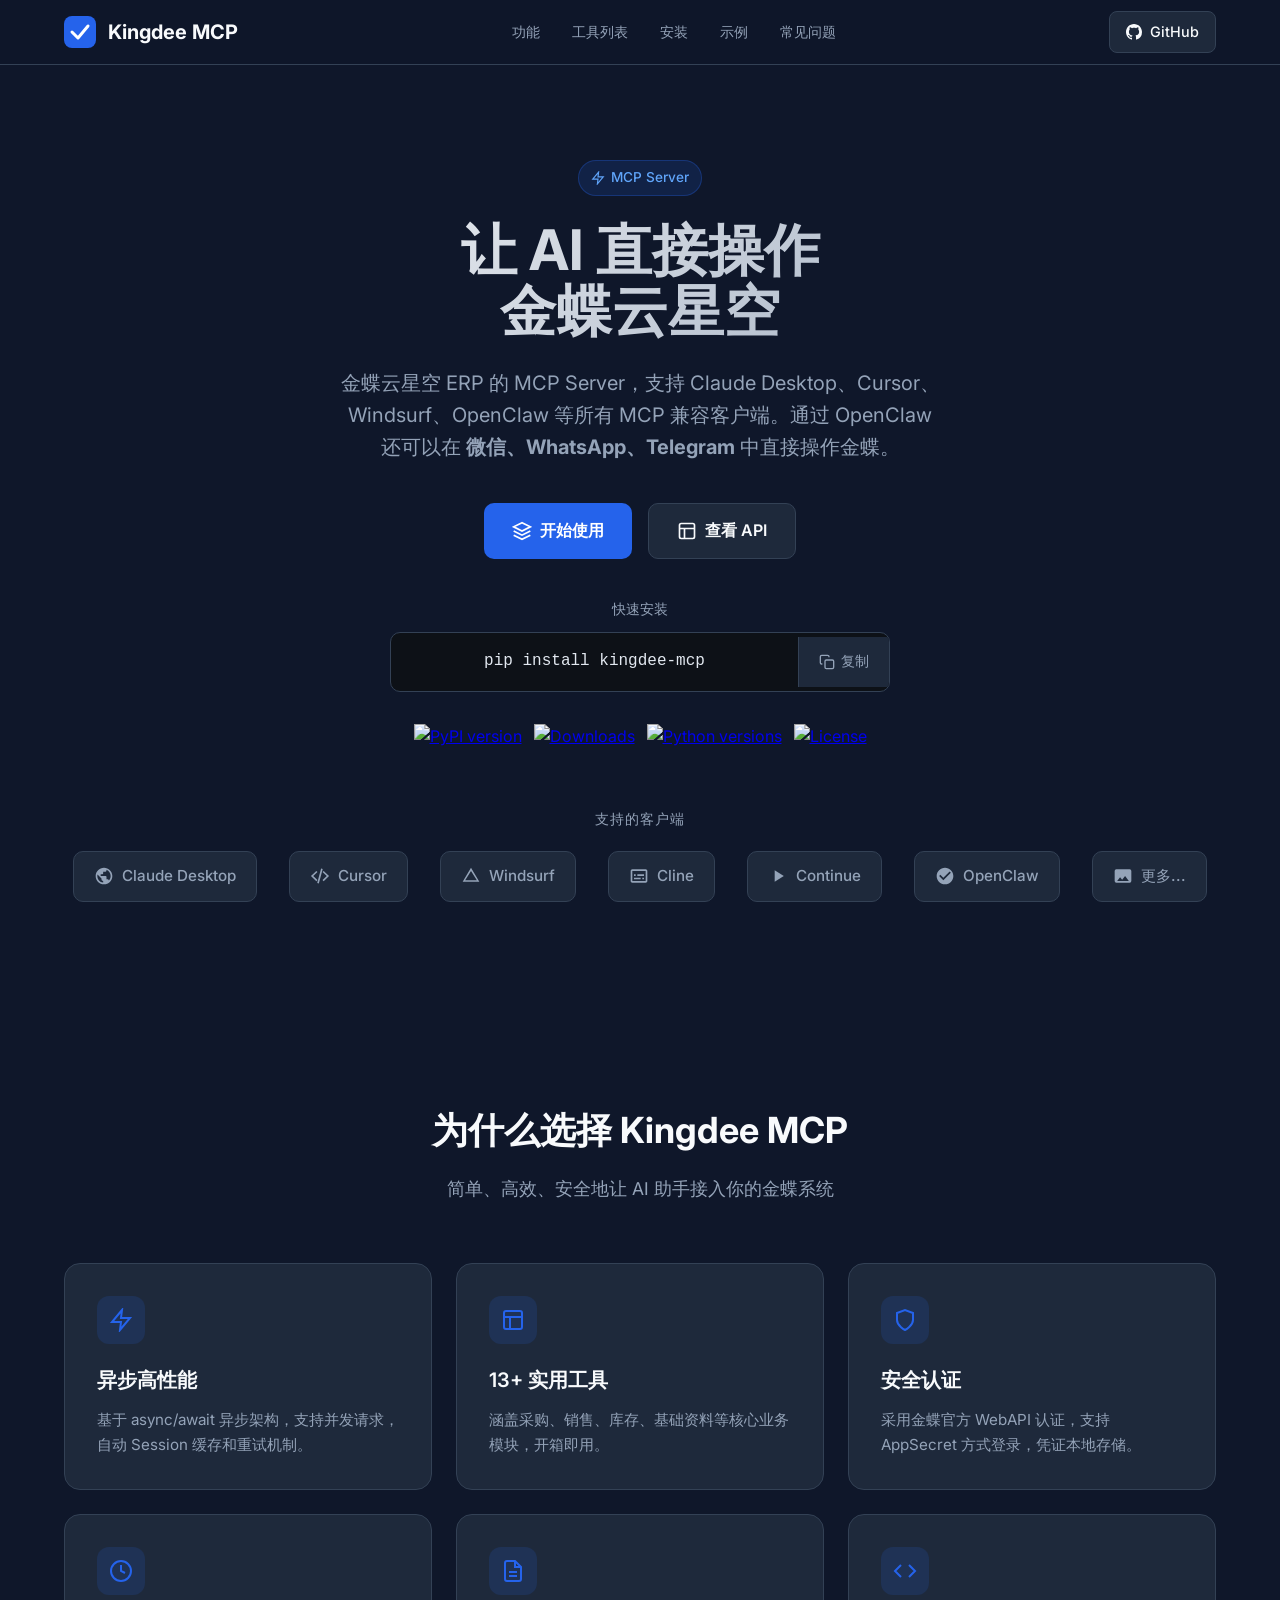
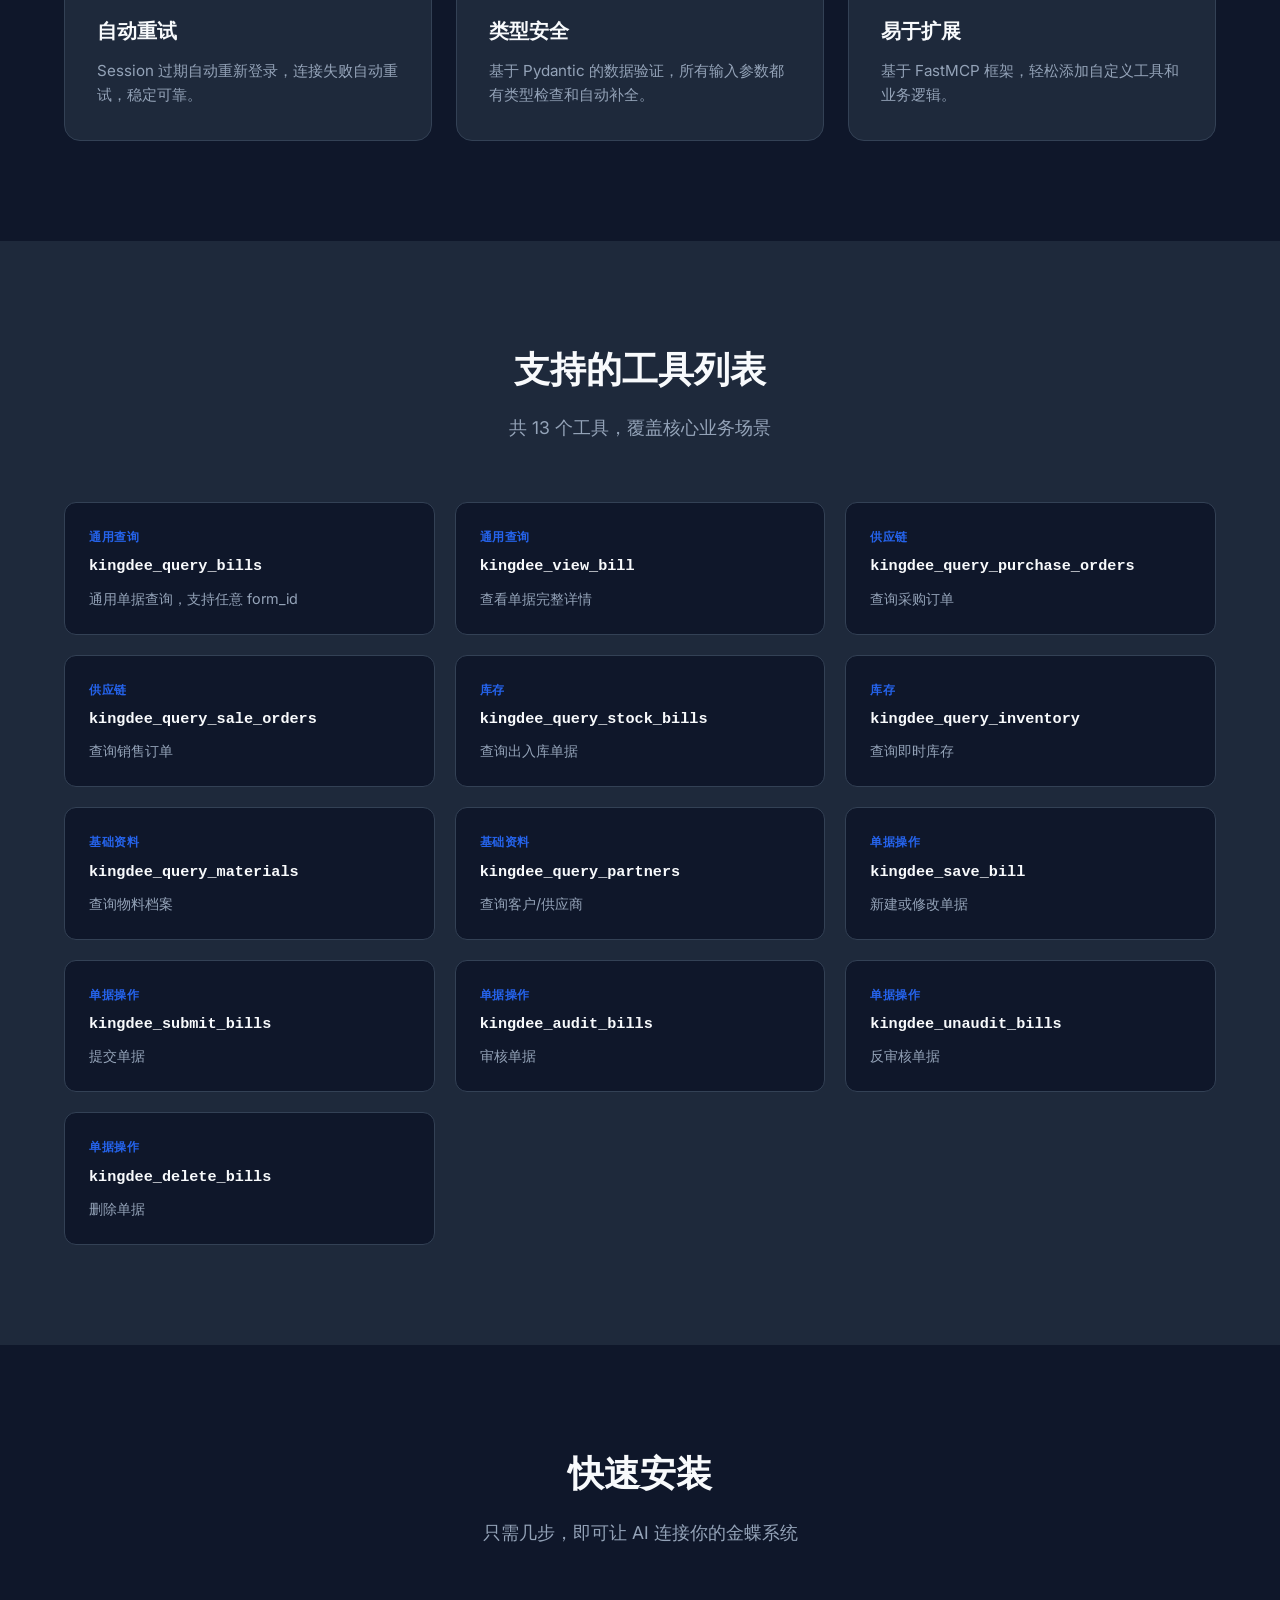
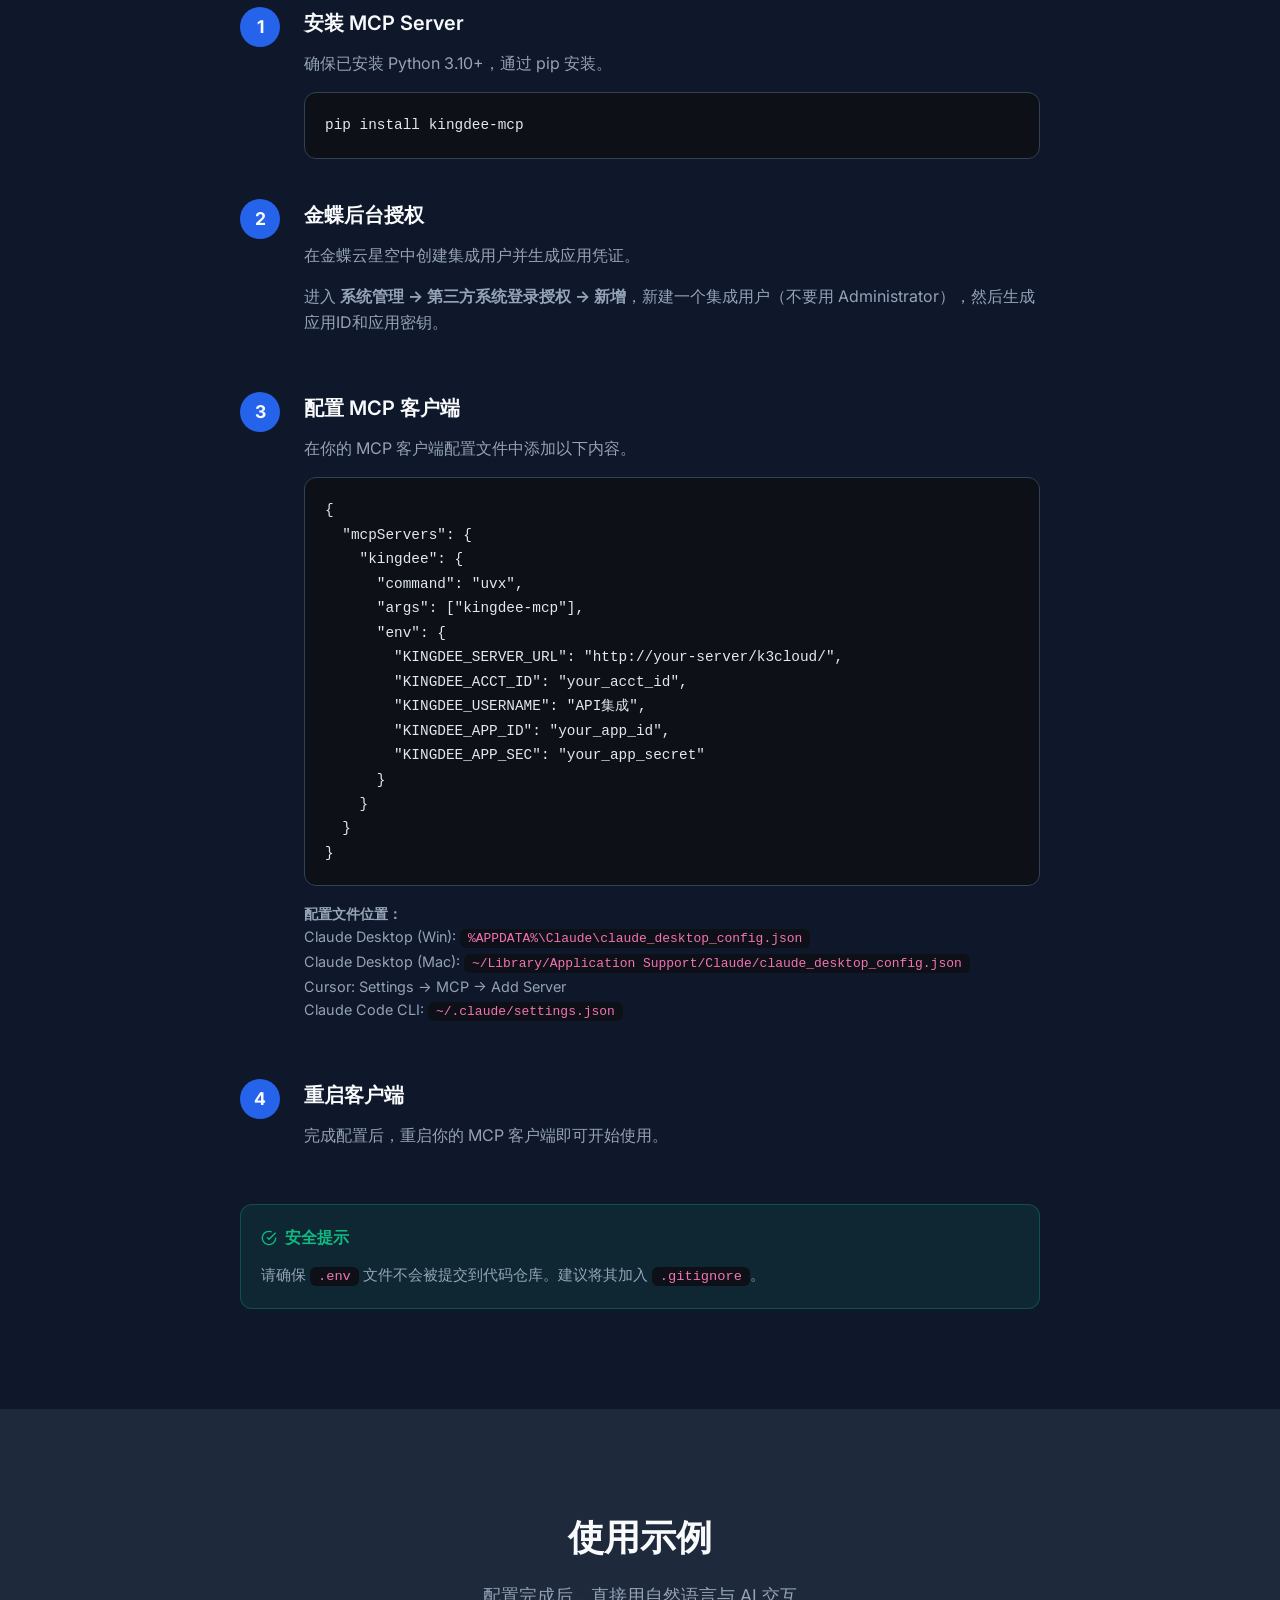
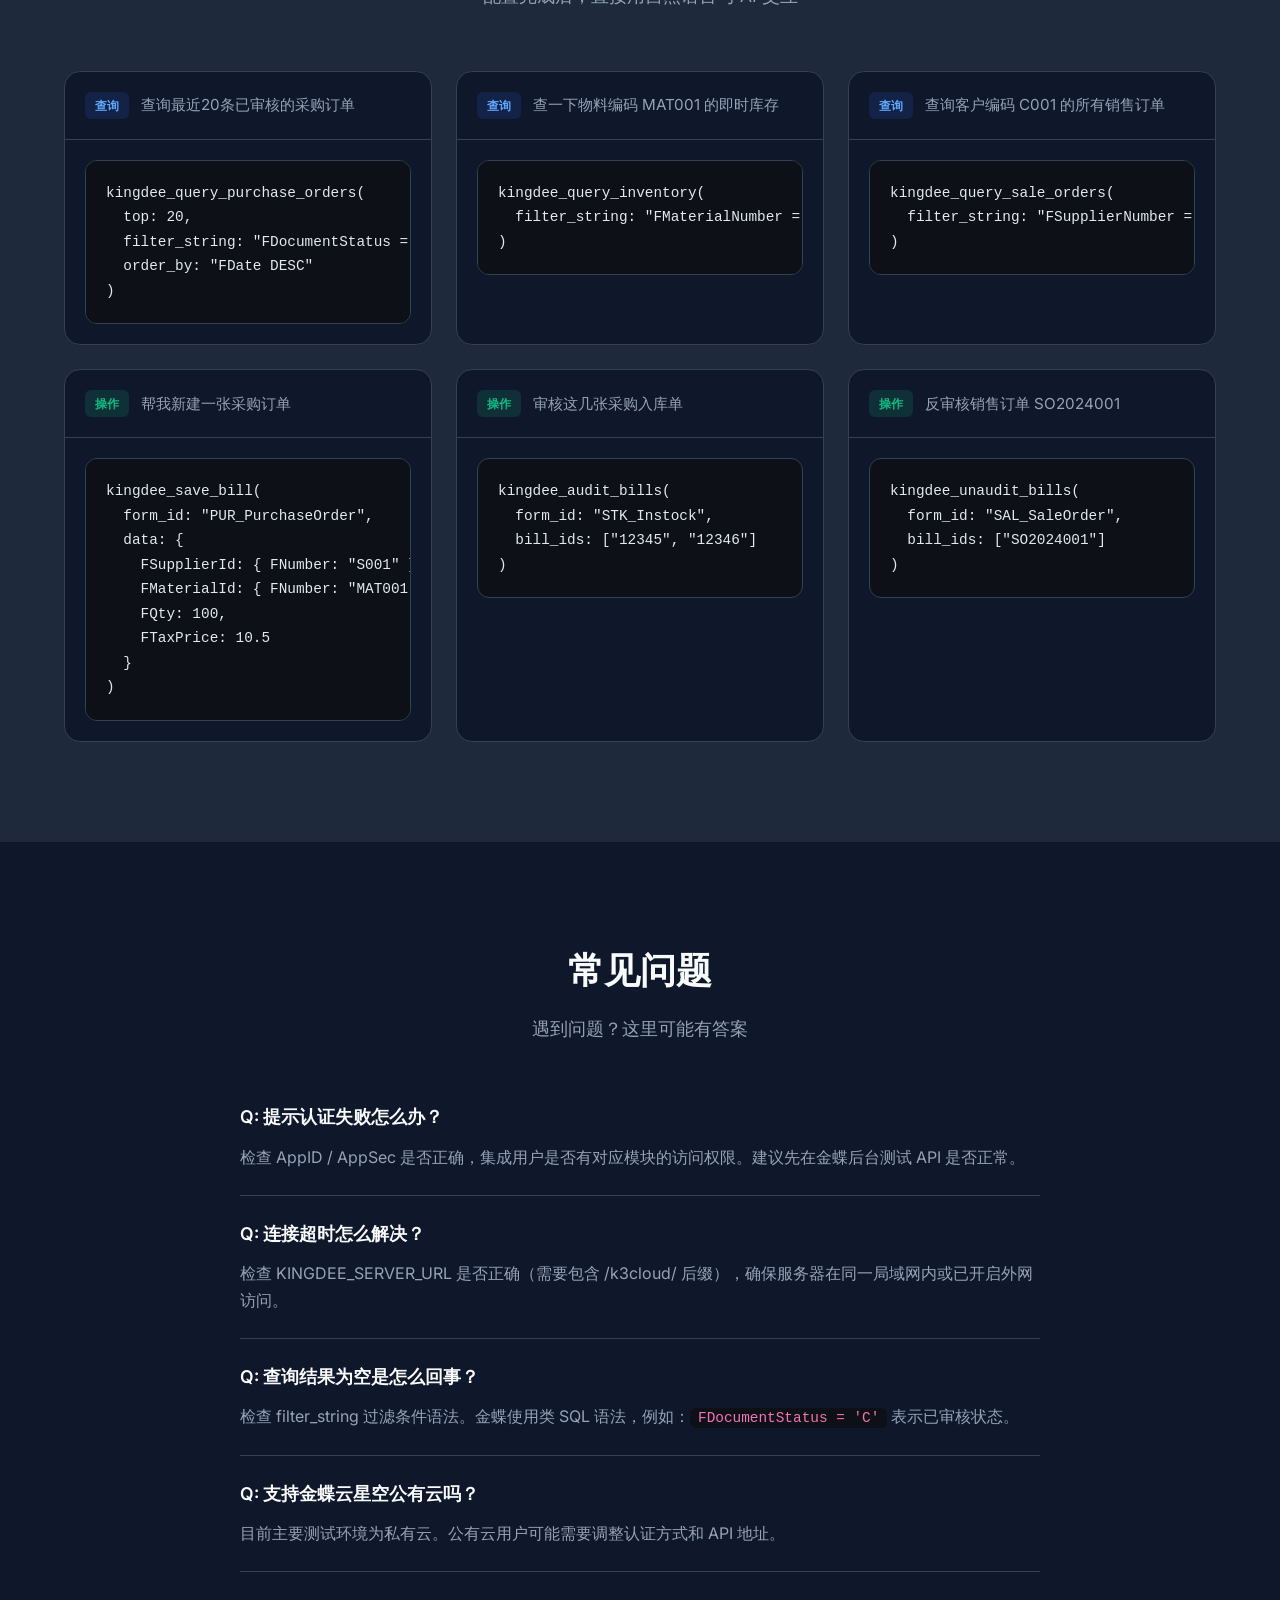
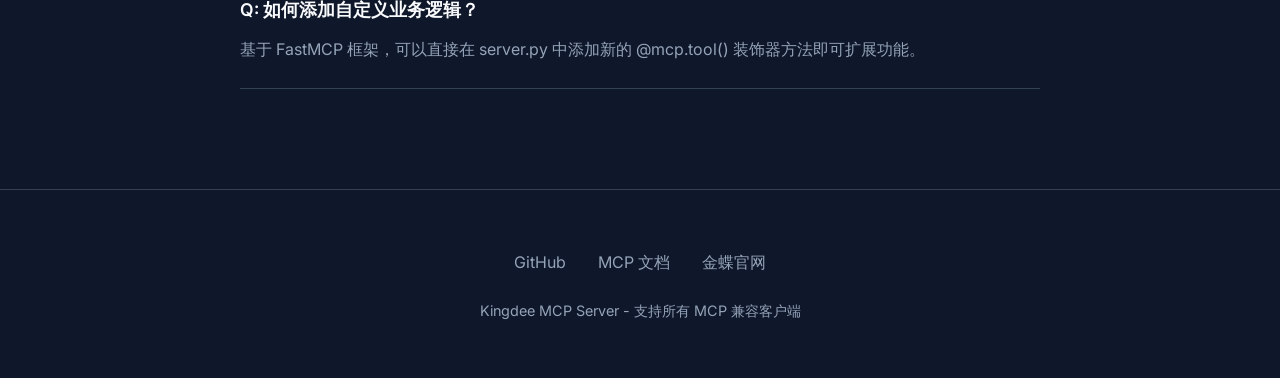
==== docs/index.html @ a5ab5f87 "重构项目结构，支持 PyPI 发布 - 重构为标准 Python 包结构 (src/kingdee_mcp/) - 添加 pyproject.toml 支持 pip install - 更新文档，支持" ====
<!DOCTYPE html>
<html lang="zh-CN">
<head>
  <meta charset="UTF-8">
  <meta name="viewport" content="width=device-width, initial-scale=1.0">
  <title>Kingdee MCP Server - 让 AI 直接操作金蝶云星空</title>
  <meta name="description" content="金蝶云星空 MCP Server，支持 Claude Desktop、Cursor、Windsurf、Cline 等所有 MCP 兼容客户端">
  <link rel="preconnect" href="https://fonts.googleapis.com">
  <link rel="preconnect" href="https://fonts.gstatic.com" crossorigin>
  <link href="https://fonts.googleapis.com/css2?family=Inter:wght@400;500;600;700&display=swap" rel="stylesheet">
  <style>
    :root {
      --primary: #2563eb;
      --primary-dark: #1d4ed8;
      --secondary: #64748b;
      --background: #0f172a;
      --surface: #1e293b;
      --surface-light: #334155;
      --text: #f8fafc;
      --text-muted: #94a3b8;
      --border: #334155;
      --success: #10b981;
      --code-bg: #0d1117;
    }

    * {
      margin: 0;
      padding: 0;
      box-sizing: border-box;
    }

    body {
      font-family: 'Inter', -apple-system, BlinkMacSystemFont, sans-serif;
      background: var(--background);
      color: var(--text);
      line-height: 1.6;
    }

    .container {
      max-width: 1200px;
      margin: 0 auto;
      padding: 0 24px;
    }

    /* Header */
    header {
      position: fixed;
      top: 0;
      left: 0;
      right: 0;
      z-index: 100;
      background: rgba(15, 23, 42, 0.9);
      backdrop-filter: blur(12px);
      border-bottom: 1px solid var(--border);
    }

    nav {
      display: flex;
      justify-content: space-between;
      align-items: center;
      height: 64px;
    }

    .logo {
      display: flex;
      align-items: center;
      gap: 12px;
      font-weight: 700;
      font-size: 1.25rem;
      color: var(--text);
      text-decoration: none;
    }

    .logo svg {
      width: 32px;
      height: 32px;
    }

    .nav-links {
      display: flex;
      gap: 32px;
      list-style: none;
    }

    .nav-links a {
      color: var(--text-muted);
      text-decoration: none;
      font-size: 0.9rem;
      font-weight: 500;
      transition: color 0.2s;
    }

    .nav-links a:hover {
      color: var(--text);
    }

    .github-btn {
      display: flex;
      align-items: center;
      gap: 8px;
      padding: 8px 16px;
      background: var(--surface);
      border: 1px solid var(--border);
      border-radius: 8px;
      color: var(--text);
      text-decoration: none;
      font-size: 0.9rem;
      font-weight: 500;
      transition: all 0.2s;
    }

    .github-btn:hover {
      background: var(--surface-light);
      border-color: var(--text-muted);
    }

    /* Hero */
    .hero {
      padding: 160px 0 100px;
      text-align: center;
    }

    .badge {
      display: inline-flex;
      align-items: center;
      gap: 6px;
      padding: 6px 12px;
      background: rgba(37, 99, 235, 0.15);
      border: 1px solid rgba(37, 99, 235, 0.3);
      border-radius: 20px;
      color: #60a5fa;
      font-size: 0.85rem;
      font-weight: 500;
      margin-bottom: 24px;
    }

    .hero h1 {
      font-size: 3.5rem;
      font-weight: 700;
      line-height: 1.1;
      margin-bottom: 24px;
      background: linear-gradient(135deg, #fff 0%, #94a3b8 100%);
      -webkit-background-clip: text;
      -webkit-text-fill-color: transparent;
      background-clip: text;
    }

    .hero p {
      font-size: 1.25rem;
      color: var(--text-muted);
      max-width: 600px;
      margin: 0 auto 40px;
    }

    .hero-buttons {
      display: flex;
      gap: 16px;
      justify-content: center;
      flex-wrap: wrap;
    }

    .btn {
      display: inline-flex;
      align-items: center;
      gap: 8px;
      padding: 14px 28px;
      border-radius: 10px;
      font-size: 1rem;
      font-weight: 600;
      text-decoration: none;
      transition: all 0.2s;
    }

    .btn-primary {
      background: var(--primary);
      color: white;
    }

    .btn-primary:hover {
      background: var(--primary-dark);
      transform: translateY(-2px);
    }

    .btn-secondary {
      background: var(--surface);
      color: var(--text);
      border: 1px solid var(--border);
    }

    .btn-secondary:hover {
      background: var(--surface-light);
    }

    /* Clients */
    .clients {
      margin-top: 60px;
      text-align: center;
    }

    .clients-label {
      font-size: 0.85rem;
      color: var(--text-muted);
      margin-bottom: 20px;
      text-transform: uppercase;
      letter-spacing: 1px;
    }

    .clients-grid {
      display: flex;
      justify-content: center;
      align-items: center;
      gap: 32px;
      flex-wrap: wrap;
    }

    .client-item {
      display: flex;
      align-items: center;
      gap: 8px;
      padding: 12px 20px;
      background: var(--surface);
      border: 1px solid var(--border);
      border-radius: 10px;
      color: var(--text-muted);
      font-size: 0.95rem;
      font-weight: 500;
      transition: all 0.2s;
    }

    .client-item:hover {
      border-color: var(--primary);
      color: var(--text);
      transform: translateY(-2px);
    }

    .client-item svg {
      width: 20px;
      height: 20px;
    }

    /* Badges */
    .badges {
      display: flex;
      justify-content: center;
      gap: 12px;
      margin-top: 32px;
      flex-wrap: wrap;
    }

    .badges a {
      transition: transform 0.2s;
    }

    .badges a:hover {
      transform: translateY(-2px);
    }

    /* Quick Install */
    .quick-install {
      margin-top: 40px;
      max-width: 500px;
      margin-left: auto;
      margin-right: auto;
    }

    .quick-install-label {
      font-size: 0.85rem;
      color: var(--text-muted);
      margin-bottom: 12px;
    }

    .install-box {
      display: flex;
      align-items: center;
      background: var(--code-bg);
      border: 1px solid var(--border);
      border-radius: 10px;
      overflow: hidden;
    }

    .install-box code {
      flex: 1;
      padding: 16px 20px;
      background: none;
      color: #e2e8f0;
      font-size: 1rem;
    }

    .copy-btn {
      padding: 16px 20px;
      background: var(--surface);
      border: none;
      border-left: 1px solid var(--border);
      color: var(--text-muted);
      cursor: pointer;
      transition: all 0.2s;
      display: flex;
      align-items: center;
      gap: 6px;
      font-size: 0.85rem;
    }

    .copy-btn:hover {
      background: var(--surface-light);
      color: var(--text);
    }

    .copy-btn.copied {
      color: var(--success);
    }

    .copy-btn svg {
      width: 16px;
      height: 16px;
    }

    /* Code block copy button */
    .code-wrapper {
      position: relative;
    }

    .code-wrapper pre {
      margin: 0;
    }

    .code-copy-btn {
      position: absolute;
      top: 12px;
      right: 12px;
      padding: 8px 12px;
      background: var(--surface);
      border: 1px solid var(--border);
      border-radius: 6px;
      color: var(--text-muted);
      cursor: pointer;
      font-size: 0.75rem;
      display: flex;
      align-items: center;
      gap: 4px;
      transition: all 0.2s;
      opacity: 0;
    }

    .code-wrapper:hover .code-copy-btn {
      opacity: 1;
    }

    .code-copy-btn:hover {
      background: var(--surface-light);
      color: var(--text);
    }

    .code-copy-btn.copied {
      color: var(--success);
      border-color: var(--success);
    }

    .code-copy-btn svg {
      width: 14px;
      height: 14px;
    }

    /* Features */
    .features {
      padding: 100px 0;
    }

    .section-header {
      text-align: center;
      margin-bottom: 60px;
    }

    .section-header h2 {
      font-size: 2.25rem;
      font-weight: 700;
      margin-bottom: 16px;
    }

    .section-header p {
      color: var(--text-muted);
      font-size: 1.1rem;
    }

    .features-grid {
      display: grid;
      grid-template-columns: repeat(auto-fit, minmax(300px, 1fr));
      gap: 24px;
    }

    .feature-card {
      background: var(--surface);
      border: 1px solid var(--border);
      border-radius: 16px;
      padding: 32px;
      transition: all 0.3s;
    }

    .feature-card:hover {
      border-color: var(--primary);
      transform: translateY(-4px);
    }

    .feature-icon {
      width: 48px;
      height: 48px;
      background: rgba(37, 99, 235, 0.15);
      border-radius: 12px;
      display: flex;
      align-items: center;
      justify-content: center;
      margin-bottom: 20px;
    }

    .feature-icon svg {
      width: 24px;
      height: 24px;
      color: var(--primary);
    }

    .feature-card h3 {
      font-size: 1.25rem;
      font-weight: 600;
      margin-bottom: 12px;
    }

    .feature-card p {
      color: var(--text-muted);
      font-size: 0.95rem;
    }

    /* Tools */
    .tools {
      padding: 100px 0;
      background: var(--surface);
    }

    .tools-grid {
      display: grid;
      grid-template-columns: repeat(auto-fit, minmax(280px, 1fr));
      gap: 20px;
    }

    .tool-card {
      background: var(--background);
      border: 1px solid var(--border);
      border-radius: 12px;
      padding: 24px;
      transition: all 0.2s;
    }

    .tool-card:hover {
      border-color: var(--primary);
    }

    .tool-category {
      font-size: 0.75rem;
      font-weight: 600;
      text-transform: uppercase;
      letter-spacing: 0.5px;
      color: var(--primary);
      margin-bottom: 8px;
    }

    .tool-name {
      font-family: 'SF Mono', Monaco, Consolas, monospace;
      font-size: 0.95rem;
      font-weight: 600;
      color: var(--text);
      margin-bottom: 8px;
    }

    .tool-desc {
      font-size: 0.9rem;
      color: var(--text-muted);
    }

    /* Installation */
    .installation {
      padding: 100px 0;
    }

    .install-steps {
      max-width: 800px;
      margin: 0 auto;
    }

    .install-step {
      display: flex;
      gap: 24px;
      margin-bottom: 40px;
    }

    .step-number {
      flex-shrink: 0;
      width: 40px;
      height: 40px;
      background: var(--primary);
      border-radius: 50%;
      display: flex;
      align-items: center;
      justify-content: center;
      font-weight: 700;
      font-size: 1.1rem;
    }

    .step-content {
      flex: 1;
    }

    .step-content h3 {
      font-size: 1.25rem;
      font-weight: 600;
      margin-bottom: 12px;
    }

    .step-content p {
      color: var(--text-muted);
      margin-bottom: 16px;
    }

    code {
      font-family: 'SF Mono', Monaco, Consolas, monospace;
      background: var(--code-bg);
      padding: 2px 8px;
      border-radius: 6px;
      font-size: 0.9em;
      color: #f472b6;
    }

    pre {
      background: var(--code-bg);
      border: 1px solid var(--border);
      border-radius: 12px;
      padding: 20px;
      overflow-x: auto;
      margin: 16px 0;
    }

    pre code {
      background: none;
      padding: 0;
      color: #e2e8f0;
      font-size: 0.9rem;
      line-height: 1.7;
    }

    .config-note {
      background: rgba(16, 185, 129, 0.1);
      border: 1px solid rgba(16, 185, 129, 0.3);
      border-radius: 12px;
      padding: 20px;
      margin-top: 40px;
    }

    .config-note h4 {
      display: flex;
      align-items: center;
      gap: 8px;
      color: var(--success);
      font-size: 1rem;
      margin-bottom: 12px;
    }

    .config-note p {
      color: var(--text-muted);
      font-size: 0.95rem;
    }

    /* Examples */
    .examples {
      padding: 100px 0;
      background: var(--surface);
    }

    .examples-grid {
      display: grid;
      grid-template-columns: repeat(auto-fit, minmax(350px, 1fr));
      gap: 24px;
    }

    .example-card {
      background: var(--background);
      border: 1px solid var(--border);
      border-radius: 16px;
      overflow: hidden;
    }

    .example-header {
      display: flex;
      align-items: center;
      gap: 12px;
      padding: 20px;
      border-bottom: 1px solid var(--border);
    }

    .example-type {
      font-size: 0.75rem;
      font-weight: 600;
      text-transform: uppercase;
      padding: 4px 10px;
      border-radius: 6px;
    }

    .example-type.query {
      background: rgba(37, 99, 235, 0.15);
      color: #60a5fa;
    }

    .example-type.action {
      background: rgba(16, 185, 129, 0.15);
      color: var(--success);
    }

    .example-prompt {
      font-size: 0.95rem;
      color: var(--text-muted);
    }

    .example-body {
      padding: 20px;
    }

    .example-body pre {
      margin: 0;
    }

    /* FAQ */
    .faq {
      padding: 100px 0;
    }

    .faq-list {
      max-width: 800px;
      margin: 0 auto;
    }

    .faq-item {
      border-bottom: 1px solid var(--border);
      padding: 24px 0;
    }

    .faq-item:first-child {
      padding-top: 0;
    }

    .faq-question {
      font-size: 1.1rem;
      font-weight: 600;
      margin-bottom: 12px;
      color: var(--text);
    }

    .faq-answer {
      color: var(--text-muted);
      line-height: 1.7;
    }

    /* Footer */
    footer {
      padding: 60px 0;
      border-top: 1px solid var(--border);
      text-align: center;
    }

    .footer-links {
      display: flex;
      justify-content: center;
      gap: 32px;
      margin-bottom: 24px;
    }

    .footer-links a {
      color: var(--text-muted);
      text-decoration: none;
      transition: color 0.2s;
    }

    .footer-links a:hover {
      color: var(--text);
    }

    .footer-copy {
      color: var(--text-muted);
      font-size: 0.9rem;
    }

    /* Responsive */
    @media (max-width: 768px) {
      .hero h1 {
        font-size: 2.5rem;
      }

      .nav-links {
        display: none;
      }

      .features-grid,
      .tools-grid,
      .examples-grid {
        grid-template-columns: 1fr;
      }

      .install-step {
        flex-direction: column;
        gap: 16px;
      }
    }

    /* Scrollbar */
    ::-webkit-scrollbar {
      width: 8px;
      height: 8px;
    }

    ::-webkit-scrollbar-track {
      background: var(--background);
    }

    ::-webkit-scrollbar-thumb {
      background: var(--surface-light);
      border-radius: 4px;
    }

    ::-webkit-scrollbar-thumb:hover {
      background: var(--secondary);
    }
  </style>
</head>
<body>
  <header>
    <div class="container">
      <nav>
        <a href="#" class="logo">
          <svg viewBox="0 0 32 32" fill="none" xmlns="http://www.w3.org/2000/svg">
            <rect width="32" height="32" rx="8" fill="#2563eb"/>
            <path d="M8 16L14 22L24 10" stroke="white" stroke-width="3" stroke-linecap="round" stroke-linejoin="round"/>
          </svg>
          Kingdee MCP
        </a>
        <ul class="nav-links">
          <li><a href="#features">功能</a></li>
          <li><a href="#tools">工具列表</a></li>
          <li><a href="#install">安装</a></li>
          <li><a href="#examples">示例</a></li>
          <li><a href="#faq">常见问题</a></li>
        </ul>
        <a href="https://github.com/your-username/kingdee-mcp" class="github-btn" target="_blank">
          <svg width="16" height="16" viewBox="0 0 16 16" fill="currentColor">
            <path d="M8 0C3.58 0 0 3.58 0 8c0 3.54 2.29 6.53 5.47 7.59.4.07.55-.17.55-.38 0-.19-.01-.82-.01-1.49-2.01.37-2.53-.49-2.69-.94-.09-.23-.48-.94-.82-1.13-.28-.15-.68-.52-.01-.53.63-.01 1.08.58 1.23.82.72 1.21 1.87.87 2.33.66.07-.52.28-.87.51-1.07-1.78-.2-3.64-.89-3.64-3.95 0-.87.31-1.59.82-2.15-.08-.2-.36-1.02.08-2.12 0 0 .67-.21 2.2.82.64-.18 1.32-.27 2-.27.68 0 1.36.09 2 .27 1.53-1.04 2.2-.82 2.2-.82.44 1.1.16 1.92.08 2.12.51.56.82 1.27.82 2.15 0 3.07-1.87 3.75-3.65 3.95.29.25.54.73.54 1.48 0 1.07-.01 1.93-.01 2.2 0 .21.15.46.55.38A8.013 8.013 0 0016 8c0-4.42-3.58-8-8-8z"/>
          </svg>
          GitHub
        </a>
      </nav>
    </div>
  </header>

  <main>
    <section class="hero">
      <div class="container">
        <div class="badge">
          <svg width="14" height="14" viewBox="0 0 24 24" fill="none" stroke="currentColor" stroke-width="2">
            <path d="M13 2L3 14h9l-1 8 10-12h-9l1-8z"/>
          </svg>
          MCP Server
        </div>
        <h1>让 AI 直接操作<br>金蝶云星空</h1>
        <p>金蝶云星空 ERP 的 MCP Server，支持 Claude Desktop、Cursor、Windsurf、OpenClaw 等所有 MCP 兼容客户端。通过 OpenClaw 还可以在 <strong>微信、WhatsApp、Telegram</strong> 中直接操作金蝶。</p>
        <div class="hero-buttons">
          <a href="#install" class="btn btn-primary">
            <svg width="20" height="20" viewBox="0 0 24 24" fill="none" stroke="currentColor" stroke-width="2">
              <path d="M12 2L2 7l10 5 10-5-10-5zM2 17l10 5 10-5M2 12l10 5 10-5"/>
            </svg>
            开始使用
          </a>
          <a href="#tools" class="btn btn-secondary">
            <svg width="20" height="20" viewBox="0 0 24 24" fill="none" stroke="currentColor" stroke-width="2">
              <rect x="3" y="3" width="18" height="18" rx="2"/>
              <path d="M3 9h18M9 21V9"/>
            </svg>
            查看 API
          </a>
        </div>

        <!-- Quick Install -->
        <div class="quick-install">
          <div class="quick-install-label">快速安装</div>
          <div class="install-box">
            <code>pip install kingdee-mcp</code>
            <button class="copy-btn" onclick="copyInstall(this)">
              <svg viewBox="0 0 24 24" fill="none" stroke="currentColor" stroke-width="2">
                <rect x="9" y="9" width="13" height="13" rx="2"/>
                <path d="M5 15H4a2 2 0 0 1-2-2V4a2 2 0 0 1 2-2h9a2 2 0 0 1 2 2v1"/>
              </svg>
              复制
            </button>
          </div>
        </div>

        <!-- PyPI Badges -->
        <div class="badges">
          <a href="https://pypi.org/project/kingdee-mcp/" target="_blank">
            <img src="https://img.shields.io/pypi/v/kingdee-mcp?style=flat-square&color=2563eb" alt="PyPI version">
          </a>
          <a href="https://pypi.org/project/kingdee-mcp/" target="_blank">
            <img src="https://img.shields.io/pypi/dm/kingdee-mcp?style=flat-square&color=10b981" alt="Downloads">
          </a>
          <a href="https://pypi.org/project/kingdee-mcp/" target="_blank">
            <img src="https://img.shields.io/pypi/pyversions/kingdee-mcp?style=flat-square" alt="Python versions">
          </a>
          <a href="https://github.com/yourusername/kingdee-mcp/blob/main/LICENSE" target="_blank">
            <img src="https://img.shields.io/badge/license-MIT-blue?style=flat-square" alt="License">
          </a>
        </div>

        <!-- Supported Clients -->
        <div class="clients">
          <div class="clients-label">支持的客户端</div>
          <div class="clients-grid">
            <div class="client-item">
              <svg viewBox="0 0 24 24" fill="currentColor">
                <path d="M12 2C6.48 2 2 6.48 2 12s4.48 10 10 10 10-4.48 10-10S17.52 2 12 2zm-1 17.93c-3.95-.49-7-3.85-7-7.93 0-.62.08-1.21.21-1.79L9 15v1c0 1.1.9 2 2 2v1.93zm6.9-2.54c-.26-.81-1-1.39-1.9-1.39h-1v-3c0-.55-.45-1-1-1H8v-2h2c.55 0 1-.45 1-1V7h2c1.1 0 2-.9 2-2v-.41c2.93 1.19 5 4.06 5 7.41 0 2.08-.8 3.97-2.1 5.39z"/>
              </svg>
              Claude Desktop
            </div>
            <div class="client-item">
              <svg viewBox="0 0 24 24" fill="currentColor">
                <path d="M13.325 3.05L8.667 20.432l1.932.518 4.658-17.382-1.932-.518zM7.612 18.36l1.36-1.448-.001-.019-5.094-4.78 5.095-4.779-.001-.02-1.36-1.448-6.484 6.248 6.485 6.246zm8.776 0l6.485-6.246-6.485-6.248-1.36 1.448-.001.02 5.095 4.779-5.094 4.78-.001.019 1.36 1.448z"/>
              </svg>
              Cursor
            </div>
            <div class="client-item">
              <svg viewBox="0 0 24 24" fill="currentColor">
                <path d="M12 2L2 19h20L12 2zm0 4l7 11H5l7-11z"/>
              </svg>
              Windsurf
            </div>
            <div class="client-item">
              <svg viewBox="0 0 24 24" fill="currentColor">
                <path d="M20 4H4c-1.1 0-2 .9-2 2v12c0 1.1.9 2 2 2h16c1.1 0 2-.9 2-2V6c0-1.1-.9-2-2-2zm0 14H4V6h16v12zM6 10h2v2H6v-2zm0 4h8v2H6v-2zm10 0h2v2h-2v-2zm-6-4h8v2h-8v-2z"/>
              </svg>
              Cline
            </div>
            <div class="client-item">
              <svg viewBox="0 0 24 24" fill="currentColor">
                <path d="M8 5v14l11-7z"/>
              </svg>
              Continue
            </div>
            <div class="client-item" title="通过 WhatsApp/Telegram/微信操作">
              <svg viewBox="0 0 24 24" fill="currentColor">
                <path d="M12 2C6.48 2 2 6.48 2 12s4.48 10 10 10 10-4.48 10-10S17.52 2 12 2zm-2 15l-5-5 1.41-1.41L10 14.17l7.59-7.59L19 8l-9 9z"/>
              </svg>
              OpenClaw
            </div>
            <div class="client-item">
              <svg viewBox="0 0 24 24" fill="currentColor">
                <path d="M20 4H4a2 2 0 0 0-2 2v12a2 2 0 0 0 2 2h16a2 2 0 0 0 2-2V6a2 2 0 0 0-2-2zM5 18l3.5-4.5 2.5 3 3.5-4.5 4.5 6H5z"/>
              </svg>
              更多...
            </div>
          </div>
        </div>
      </div>
    </section>

    <section id="features" class="features">
      <div class="container">
        <div class="section-header">
          <h2>为什么选择 Kingdee MCP</h2>
          <p>简单、高效、安全地让 AI 助手接入你的金蝶系统</p>
        </div>
        <div class="features-grid">
          <div class="feature-card">
            <div class="feature-icon">
              <svg viewBox="0 0 24 24" fill="none" stroke="currentColor" stroke-width="2">
                <path d="M13 2L3 14h9l-1 8 10-12h-9l1-8z"/>
              </svg>
            </div>
            <h3>异步高性能</h3>
            <p>基于 async/await 异步架构，支持并发请求，自动 Session 缓存和重试机制。</p>
          </div>
          <div class="feature-card">
            <div class="feature-icon">
              <svg viewBox="0 0 24 24" fill="none" stroke="currentColor" stroke-width="2">
                <rect x="3" y="3" width="18" height="18" rx="2"/>
                <path d="M3 9h18M9 21V9"/>
              </svg>
            </div>
            <h3>13+ 实用工具</h3>
            <p>涵盖采购、销售、库存、基础资料等核心业务模块，开箱即用。</p>
          </div>
          <div class="feature-card">
            <div class="feature-icon">
              <svg viewBox="0 0 24 24" fill="none" stroke="currentColor" stroke-width="2">
                <path d="M12 22s8-4 8-10V5l-8-3-8 3v7c0 6 8 10 8 10z"/>
              </svg>
            </div>
            <h3>安全认证</h3>
            <p>采用金蝶官方 WebAPI 认证，支持 AppSecret 方式登录，凭证本地存储。</p>
          </div>
          <div class="feature-card">
            <div class="feature-icon">
              <svg viewBox="0 0 24 24" fill="none" stroke="currentColor" stroke-width="2">
                <circle cx="12" cy="12" r="10"/>
                <path d="M12 6v6l4 2"/>
              </svg>
            </div>
            <h3>自动重试</h3>
            <p>Session 过期自动重新登录，连接失败自动重试，稳定可靠。</p>
          </div>
          <div class="feature-card">
            <div class="feature-icon">
              <svg viewBox="0 0 24 24" fill="none" stroke="currentColor" stroke-width="2">
                <path d="M14 2H6a2 2 0 0 0-2 2v16a2 2 0 0 0 2 2h12a2 2 0 0 0 2-2V8z"/>
                <polyline points="14,2 14,8 20,8"/>
                <line x1="16" y1="13" x2="8" y2="13"/>
                <line x1="16" y1="17" x2="8" y2="17"/>
              </svg>
            </div>
            <h3>类型安全</h3>
            <p>基于 Pydantic 的数据验证，所有输入参数都有类型检查和自动补全。</p>
          </div>
          <div class="feature-card">
            <div class="feature-icon">
              <svg viewBox="0 0 24 24" fill="none" stroke="currentColor" stroke-width="2">
                <polyline points="16,18 22,12 16,6"/>
                <polyline points="8,6 2,12 8,18"/>
              </svg>
            </div>
            <h3>易于扩展</h3>
            <p>基于 FastMCP 框架，轻松添加自定义工具和业务逻辑。</p>
          </div>
        </div>
      </div>
    </section>

    <section id="tools" class="tools">
      <div class="container">
        <div class="section-header">
          <h2>支持的工具列表</h2>
          <p>共 13 个工具，覆盖核心业务场景</p>
        </div>
        <div class="tools-grid">
          <div class="tool-card">
            <div class="tool-category">通用查询</div>
            <div class="tool-name">kingdee_query_bills</div>
            <div class="tool-desc">通用单据查询，支持任意 form_id</div>
          </div>
          <div class="tool-card">
            <div class="tool-category">通用查询</div>
            <div class="tool-name">kingdee_view_bill</div>
            <div class="tool-desc">查看单据完整详情</div>
          </div>
          <div class="tool-card">
            <div class="tool-category">供应链</div>
            <div class="tool-name">kingdee_query_purchase_orders</div>
            <div class="tool-desc">查询采购订单</div>
          </div>
          <div class="tool-card">
            <div class="tool-category">供应链</div>
            <div class="tool-name">kingdee_query_sale_orders</div>
            <div class="tool-desc">查询销售订单</div>
          </div>
          <div class="tool-card">
            <div class="tool-category">库存</div>
            <div class="tool-name">kingdee_query_stock_bills</div>
            <div class="tool-desc">查询出入库单据</div>
          </div>
          <div class="tool-card">
            <div class="tool-category">库存</div>
            <div class="tool-name">kingdee_query_inventory</div>
            <div class="tool-desc">查询即时库存</div>
          </div>
          <div class="tool-card">
            <div class="tool-category">基础资料</div>
            <div class="tool-name">kingdee_query_materials</div>
            <div class="tool-desc">查询物料档案</div>
          </div>
          <div class="tool-card">
            <div class="tool-category">基础资料</div>
            <div class="tool-name">kingdee_query_partners</div>
            <div class="tool-desc">查询客户/供应商</div>
          </div>
          <div class="tool-card">
            <div class="tool-category">单据操作</div>
            <div class="tool-name">kingdee_save_bill</div>
            <div class="tool-desc">新建或修改单据</div>
          </div>
          <div class="tool-card">
            <div class="tool-category">单据操作</div>
            <div class="tool-name">kingdee_submit_bills</div>
            <div class="tool-desc">提交单据</div>
          </div>
          <div class="tool-card">
            <div class="tool-category">单据操作</div>
            <div class="tool-name">kingdee_audit_bills</div>
            <div class="tool-desc">审核单据</div>
          </div>
          <div class="tool-card">
            <div class="tool-category">单据操作</div>
            <div class="tool-name">kingdee_unaudit_bills</div>
            <div class="tool-desc">反审核单据</div>
          </div>
          <div class="tool-card">
            <div class="tool-category">单据操作</div>
            <div class="tool-name">kingdee_delete_bills</div>
            <div class="tool-desc">删除单据</div>
          </div>
        </div>
      </div>
    </section>

    <section id="install" class="installation">
      <div class="container">
        <div class="section-header">
          <h2>快速安装</h2>
          <p>只需几步，即可让 AI 连接你的金蝶系统</p>
        </div>
        <div class="install-steps">
          <div class="install-step">
            <div class="step-number">1</div>
            <div class="step-content">
              <h3>安装 MCP Server</h3>
              <p>确保已安装 Python 3.10+，通过 pip 安装。</p>
              <div class="code-wrapper">
                <pre><code>pip install kingdee-mcp</code></pre>
                <button class="code-copy-btn" onclick="copyCode(this)">
                  <svg viewBox="0 0 24 24" fill="none" stroke="currentColor" stroke-width="2"><rect x="9" y="9" width="13" height="13" rx="2"/><path d="M5 15H4a2 2 0 0 1-2-2V4a2 2 0 0 1 2-2h9a2 2 0 0 1 2 2v1"/></svg>
                  复制
                </button>
              </div>
            </div>
          </div>
          <div class="install-step">
            <div class="step-number">2</div>
            <div class="step-content">
              <h3>金蝶后台授权</h3>
              <p>在金蝶云星空中创建集成用户并生成应用凭证。</p>
              <p>进入 <strong>系统管理 → 第三方系统登录授权 → 新增</strong>，新建一个集成用户（不要用 Administrator），然后生成应用ID和应用密钥。</p>
            </div>
          </div>
          <div class="install-step">
            <div class="step-number">3</div>
            <div class="step-content">
              <h3>配置 MCP 客户端</h3>
              <p>在你的 MCP 客户端配置文件中添加以下内容。</p>
              <div class="code-wrapper">
                <pre><code>{
  "mcpServers": {
    "kingdee": {
      "command": "uvx",
      "args": ["kingdee-mcp"],
      "env": {
        "KINGDEE_SERVER_URL": "http://your-server/k3cloud/",
        "KINGDEE_ACCT_ID": "your_acct_id",
        "KINGDEE_USERNAME": "API集成",
        "KINGDEE_APP_ID": "your_app_id",
        "KINGDEE_APP_SEC": "your_app_secret"
      }
    }
  }
}</code></pre>
                <button class="code-copy-btn" onclick="copyCode(this)">
                  <svg viewBox="0 0 24 24" fill="none" stroke="currentColor" stroke-width="2"><rect x="9" y="9" width="13" height="13" rx="2"/><path d="M5 15H4a2 2 0 0 1-2-2V4a2 2 0 0 1 2-2h9a2 2 0 0 1 2 2v1"/></svg>
                  复制
                </button>
              </div>
              <p style="margin-top: 16px; font-size: 0.9rem; color: var(--text-muted);">
                <strong>配置文件位置：</strong><br>
                Claude Desktop (Win): <code>%APPDATA%\Claude\claude_desktop_config.json</code><br>
                Claude Desktop (Mac): <code>~/Library/Application Support/Claude/claude_desktop_config.json</code><br>
                Cursor: Settings → MCP → Add Server<br>
                Claude Code CLI: <code>~/.claude/settings.json</code>
              </p>
            </div>
          </div>
          <div class="install-step">
            <div class="step-number">4</div>
            <div class="step-content">
              <h3>重启客户端</h3>
              <p>完成配置后，重启你的 MCP 客户端即可开始使用。</p>
            </div>
          </div>
          <div class="config-note">
            <h4>
              <svg width="16" height="16" viewBox="0 0 24 24" fill="none" stroke="currentColor" stroke-width="2">
                <path d="M22 11.08V12a10 10 0 1 1-5.93-9.14"/>
                <polyline points="22,4 12,14.01 9,11.01"/>
              </svg>
              安全提示
            </h4>
            <p>请确保 <code>.env</code> 文件不会被提交到代码仓库。建议将其加入 <code>.gitignore</code>。</p>
          </div>
        </div>
      </div>
    </section>

    <section id="examples" class="examples">
      <div class="container">
        <div class="section-header">
          <h2>使用示例</h2>
          <p>配置完成后，直接用自然语言与 AI 交互</p>
        </div>
        <div class="examples-grid">
          <div class="example-card">
            <div class="example-header">
              <span class="example-type query">查询</span>
              <span class="example-prompt">查询最近20条已审核的采购订单</span>
            </div>
            <div class="example-body">
              <pre><code>kingdee_query_purchase_orders(
  top: 20,
  filter_string: "FDocumentStatus = 'C'",
  order_by: "FDate DESC"
)</code></pre>
            </div>
          </div>
          <div class="example-card">
            <div class="example-header">
              <span class="example-type query">查询</span>
              <span class="example-prompt">查一下物料编码 MAT001 的即时库存</span>
            </div>
            <div class="example-body">
              <pre><code>kingdee_query_inventory(
  filter_string: "FMaterialNumber = 'MAT001'"
)</code></pre>
            </div>
          </div>
          <div class="example-card">
            <div class="example-header">
              <span class="example-type query">查询</span>
              <span class="example-prompt">查询客户编码 C001 的所有销售订单</span>
            </div>
            <div class="example-body">
              <pre><code>kingdee_query_sale_orders(
  filter_string: "FSupplierNumber = 'C001'"
)</code></pre>
            </div>
          </div>
          <div class="example-card">
            <div class="example-header">
              <span class="example-type action">操作</span>
              <span class="example-prompt">帮我新建一张采购订单</span>
            </div>
            <div class="example-body">
              <pre><code>kingdee_save_bill(
  form_id: "PUR_PurchaseOrder",
  data: {
    FSupplierId: { FNumber: "S001" },
    FMaterialId: { FNumber: "MAT001" },
    FQty: 100,
    FTaxPrice: 10.5
  }
)</code></pre>
            </div>
          </div>
          <div class="example-card">
            <div class="example-header">
              <span class="example-type action">操作</span>
              <span class="example-prompt">审核这几张采购入库单</span>
            </div>
            <div class="example-body">
              <pre><code>kingdee_audit_bills(
  form_id: "STK_Instock",
  bill_ids: ["12345", "12346"]
)</code></pre>
            </div>
          </div>
          <div class="example-card">
            <div class="example-header">
              <span class="example-type action">操作</span>
              <span class="example-prompt">反审核销售订单 SO2024001</span>
            </div>
            <div class="example-body">
              <pre><code>kingdee_unaudit_bills(
  form_id: "SAL_SaleOrder",
  bill_ids: ["SO2024001"]
)</code></pre>
            </div>
          </div>
        </div>
      </div>
    </section>

    <section id="faq" class="faq">
      <div class="container">
        <div class="section-header">
          <h2>常见问题</h2>
          <p>遇到问题？这里可能有答案</p>
        </div>
        <div class="faq-list">
          <div class="faq-item">
            <div class="faq-question">Q: 提示认证失败怎么办？</div>
            <div class="faq-answer">检查 AppID / AppSec 是否正确，集成用户是否有对应模块的访问权限。建议先在金蝶后台测试 API 是否正常。</div>
          </div>
          <div class="faq-item">
            <div class="faq-question">Q: 连接超时怎么解决？</div>
            <div class="faq-answer">检查 KINGDEE_SERVER_URL 是否正确（需要包含 /k3cloud/ 后缀），确保服务器在同一局域网内或已开启外网访问。</div>
          </div>
          <div class="faq-item">
            <div class="faq-question">Q: 查询结果为空是怎么回事？</div>
            <div class="faq-answer">检查 filter_string 过滤条件语法。金蝶使用类 SQL 语法，例如：<code>FDocumentStatus = 'C'</code> 表示已审核状态。</div>
          </div>
          <div class="faq-item">
            <div class="faq-question">Q: 支持金蝶云星空公有云吗？</div>
            <div class="faq-answer">目前主要测试环境为私有云。公有云用户可能需要调整认证方式和 API 地址。</div>
          </div>
          <div class="faq-item">
            <div class="faq-question">Q: 如何添加自定义业务逻辑？</div>
            <div class="faq-answer">基于 FastMCP 框架，可以直接在 server.py 中添加新的 @mcp.tool() 装饰器方法即可扩展功能。</div>
          </div>
        </div>
      </div>
    </section>
  </main>

  <footer>
    <div class="container">
      <div class="footer-links">
        <a href="https://github.com/your-username/kingdee-mcp" target="_blank">GitHub</a>
        <a href="https://modelcontextprotocol.io/" target="_blank">MCP 文档</a>
        <a href="https://www.kingdee.com/" target="_blank">金蝶官网</a>
      </div>
      <p class="footer-copy">Kingdee MCP Server - 支持所有 MCP 兼容客户端</p>
    </div>
  </footer>

  <script>
    // Smooth scroll for anchor links
    document.querySelectorAll('a[href^="#"]').forEach(anchor => {
      anchor.addEventListener('click', function (e) {
        e.preventDefault();
        const target = document.querySelector(this.getAttribute('href'));
        if (target) {
          target.scrollIntoView({
            behavior: 'smooth',
            block: 'start'
          });
        }
      });
    });

    // Header background on scroll
    const header = document.querySelector('header');
    window.addEventListener('scroll', () => {
      if (window.scrollY > 50) {
        header.style.background = 'rgba(15, 23, 42, 0.98)';
      } else {
        header.style.background = 'rgba(15, 23, 42, 0.9)';
      }
    });

    // Copy install command
    function copyInstall(btn) {
      const text = 'pip install kingdee-mcp';
      navigator.clipboard.writeText(text).then(() => {
        btn.classList.add('copied');
        btn.innerHTML = `
          <svg viewBox="0 0 24 24" fill="none" stroke="currentColor" stroke-width="2">
            <polyline points="20,6 9,17 4,12"/>
          </svg>
          已复制
        `;
        setTimeout(() => {
          btn.classList.remove('copied');
          btn.innerHTML = `
            <svg viewBox="0 0 24 24" fill="none" stroke="currentColor" stroke-width="2">
              <rect x="9" y="9" width="13" height="13" rx="2"/>
              <path d="M5 15H4a2 2 0 0 1-2-2V4a2 2 0 0 1 2-2h9a2 2 0 0 1 2 2v1"/>
            </svg>
            复制
          `;
        }, 2000);
      });
    }

    // Copy code block
    function copyCode(btn) {
      const codeBlock = btn.parentElement.querySelector('code');
      const text = codeBlock.textContent;
      navigator.clipboard.writeText(text).then(() => {
        btn.classList.add('copied');
        btn.innerHTML = `
          <svg viewBox="0 0 24 24" fill="none" stroke="currentColor" stroke-width="2"><polyline points="20,6 9,17 4,12"/></svg>
          已复制
        `;
        setTimeout(() => {
          btn.classList.remove('copied');
          btn.innerHTML = `
            <svg viewBox="0 0 24 24" fill="none" stroke="currentColor" stroke-width="2"><rect x="9" y="9" width="13" height="13" rx="2"/><path d="M5 15H4a2 2 0 0 1-2-2V4a2 2 0 0 1 2-2h9a2 2 0 0 1 2 2v1"/></svg>
            复制
          `;
        }, 2000);
      });
    }
  </script>
</body>
</html>
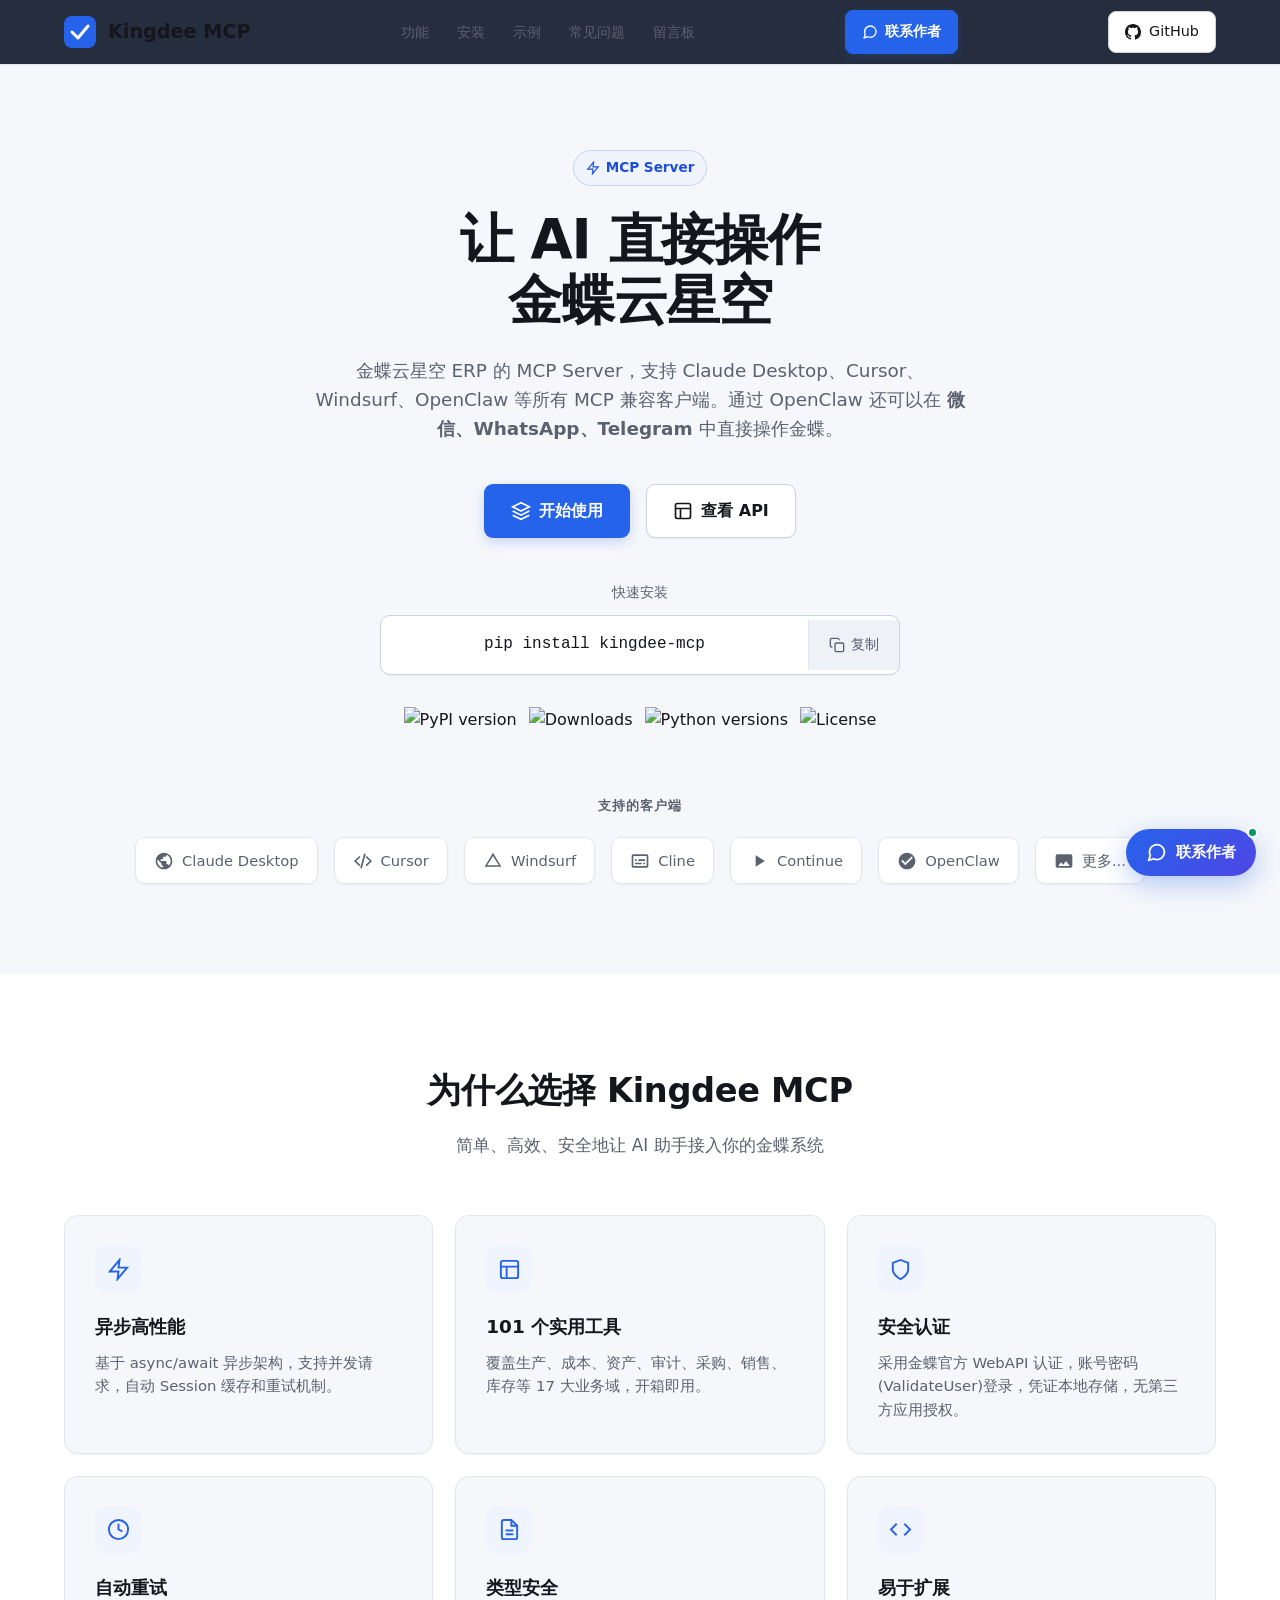
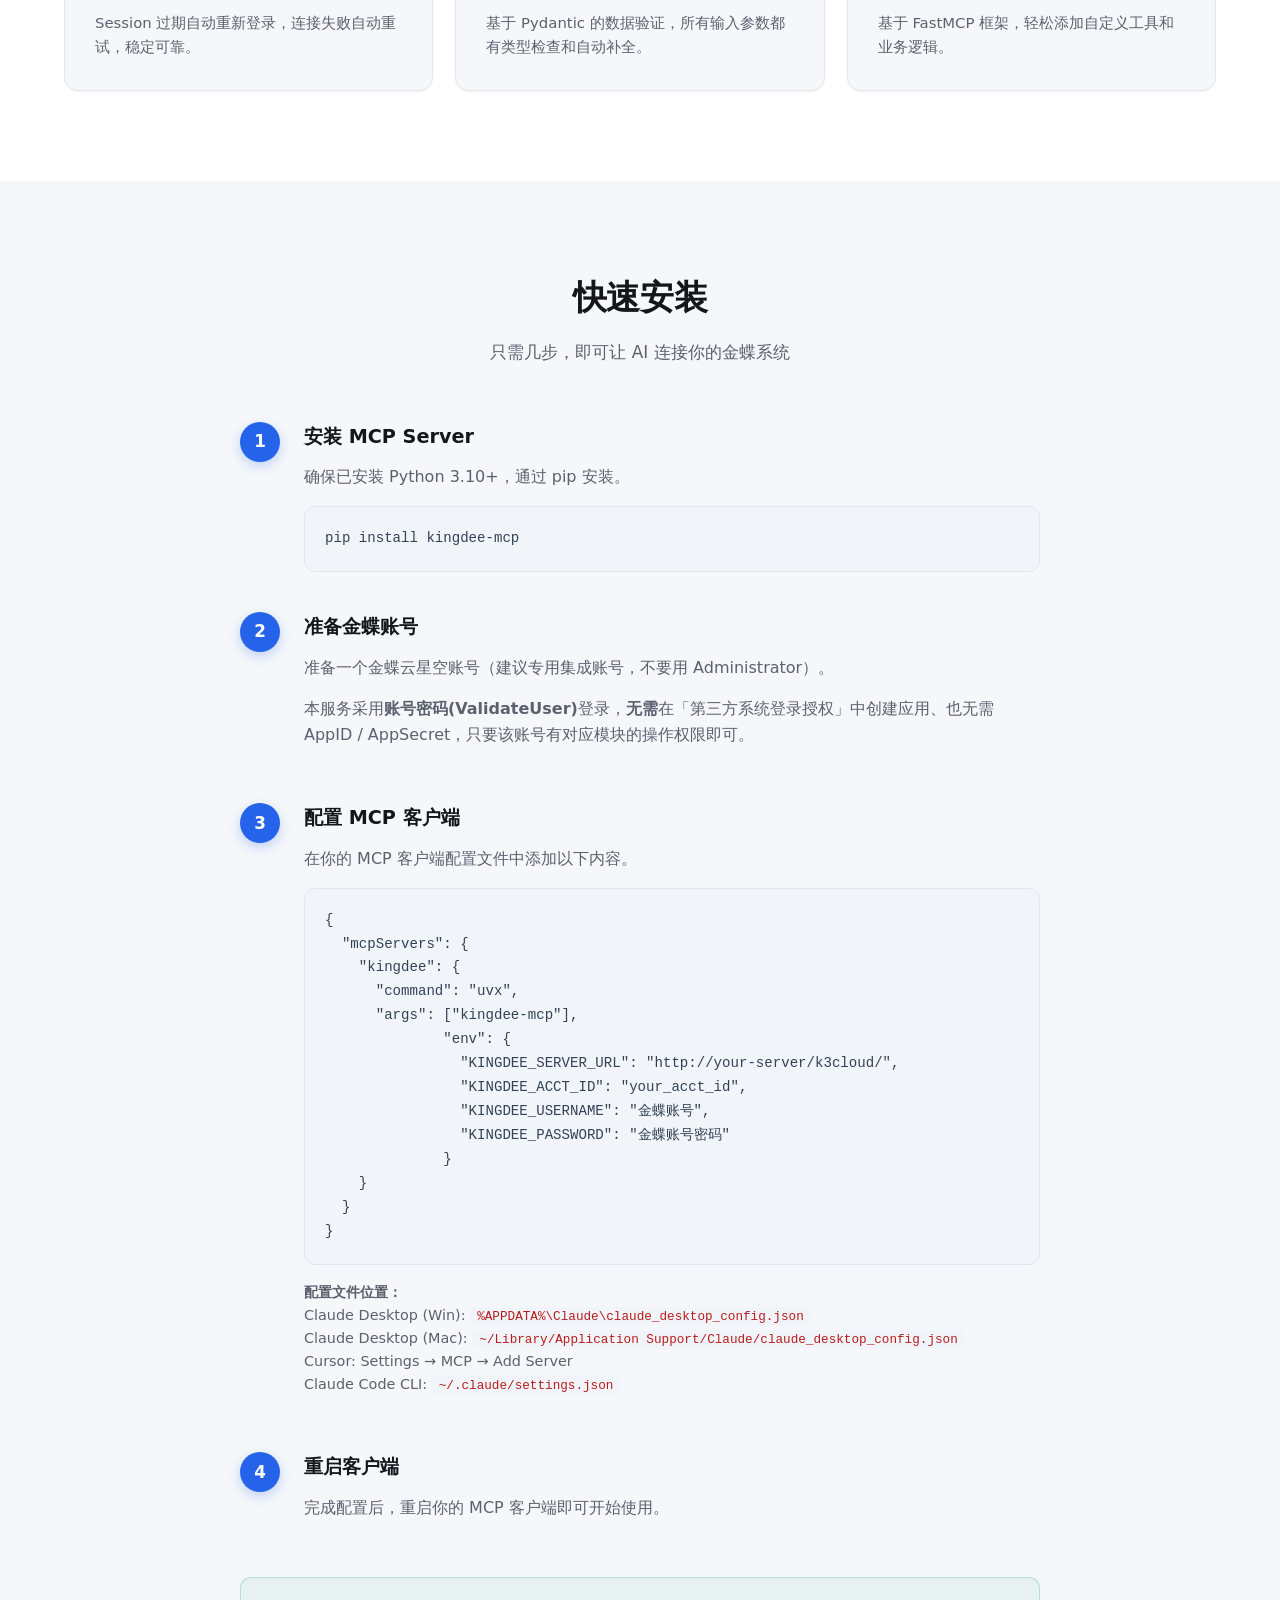
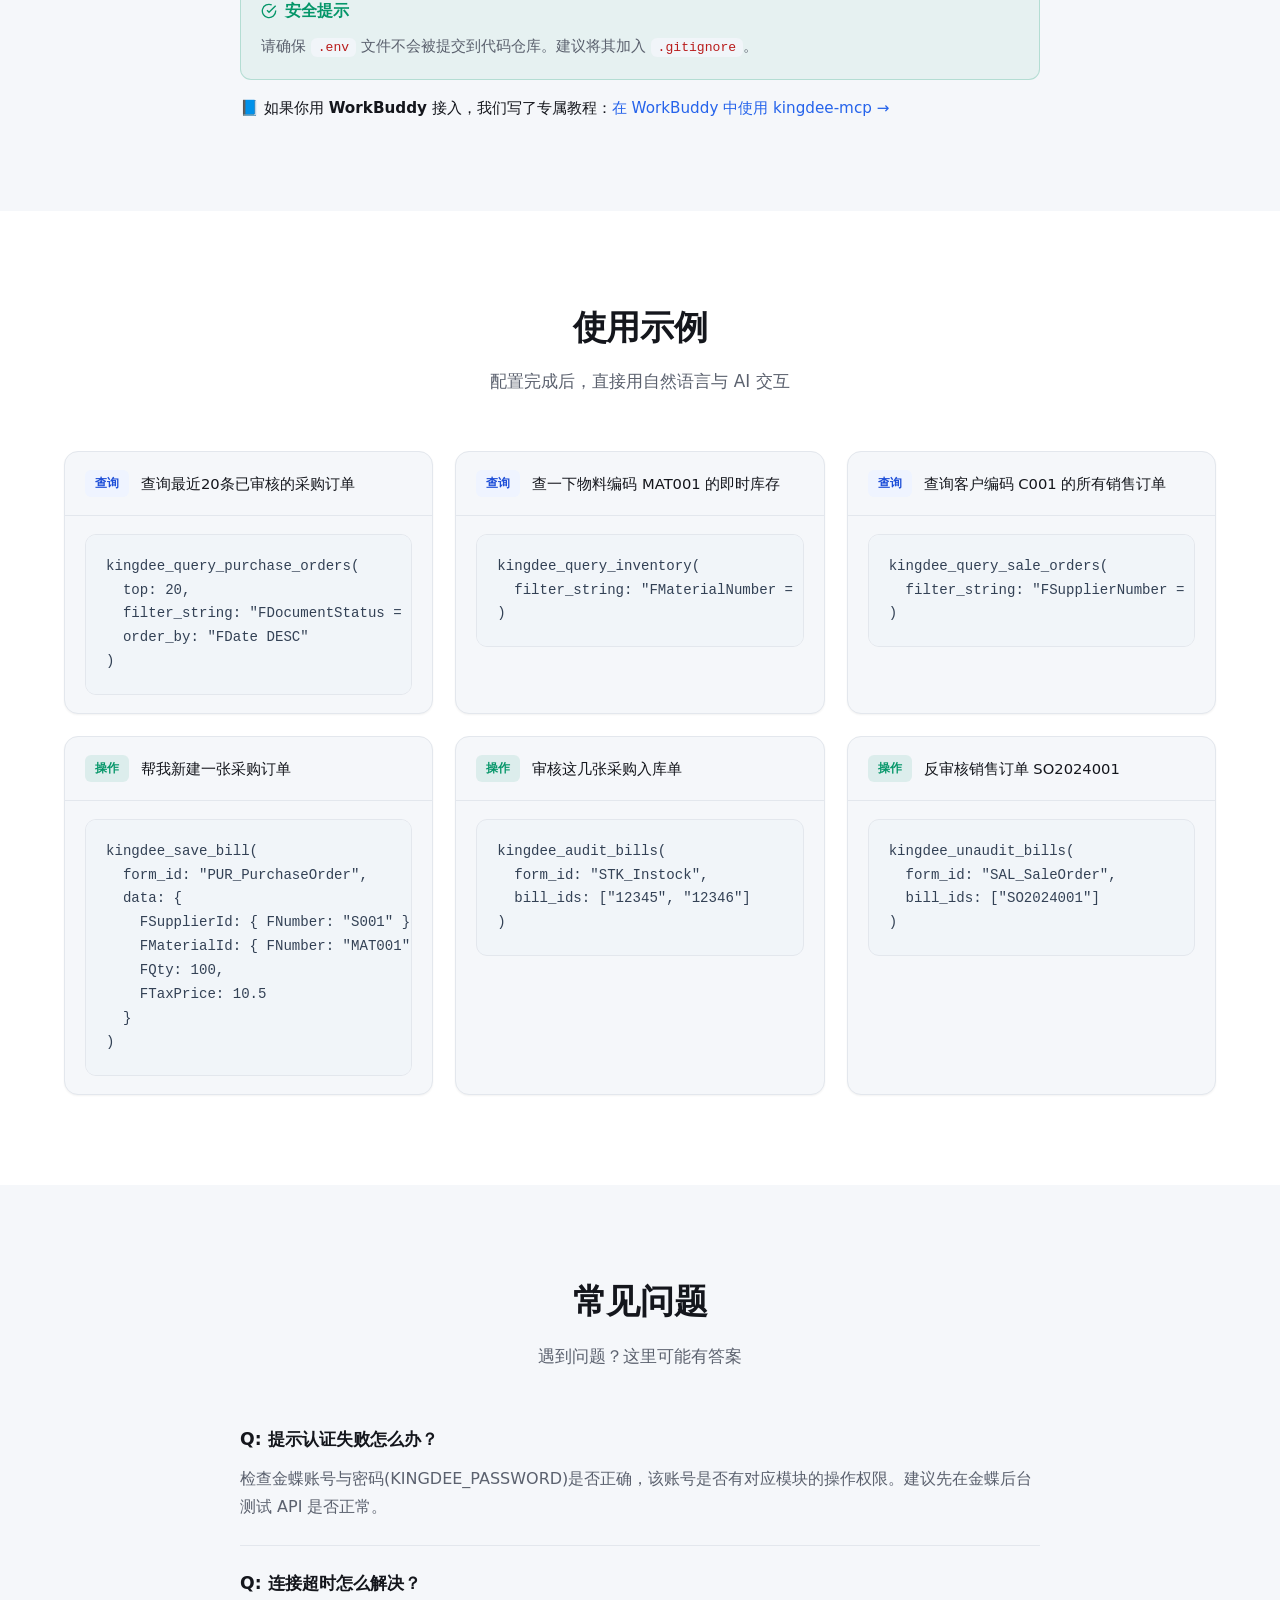
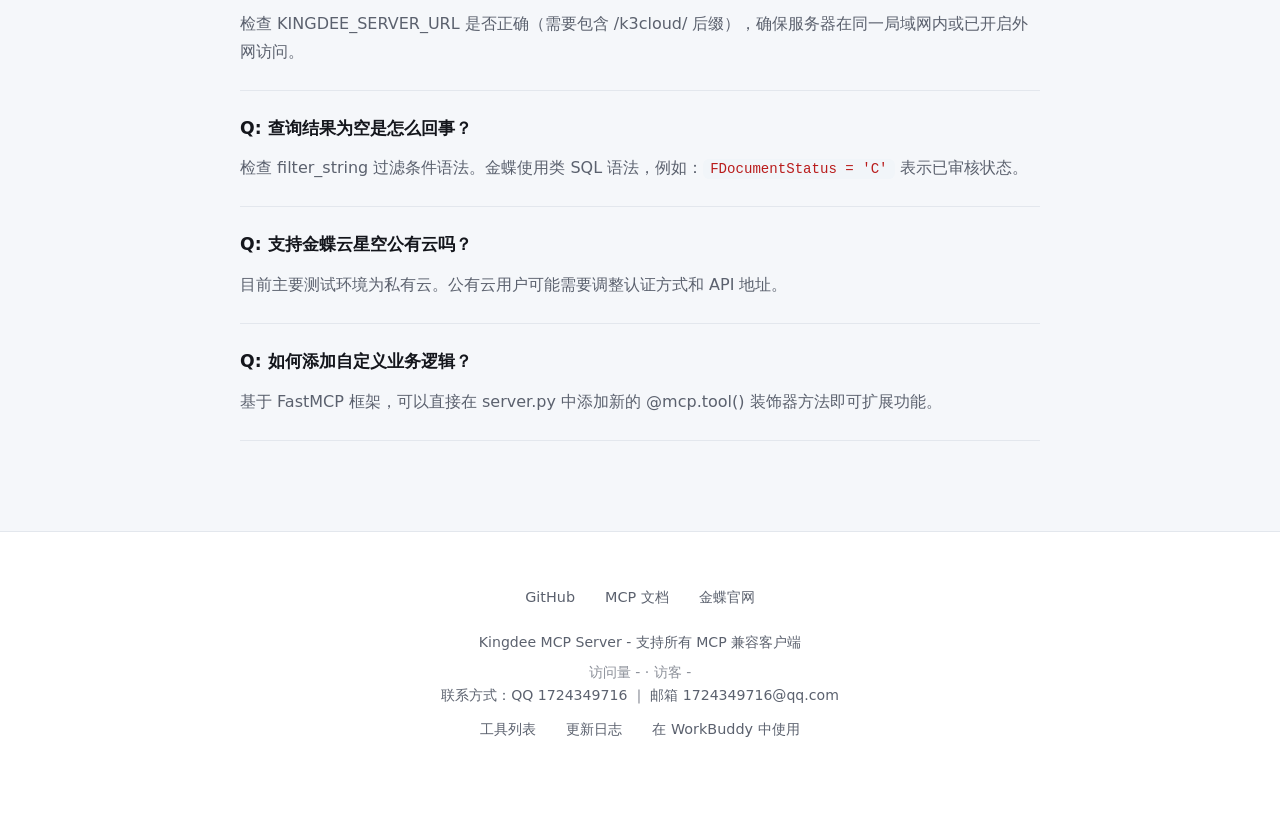
==== commit ff66f02c: "docs(site): 官网改浅色主题 + 留言板 + GEO/SEO 优化 - 全站浅色主题（统一 theme.css，移除各页重复内联深色样式） - 顶部联系按钮 + 右下悬浮联系卡（QQ/邮箱/" ====
--- a/docs/index.html
+++ b/docs/index.html
@@ -4,727 +4,156 @@
   <meta charset="UTF-8">
   <meta name="viewport" content="width=device-width, initial-scale=1.0">
   <title>Kingdee MCP Server - 让 AI 直接操作金蝶云星空</title>
-  <meta name="description" content="金蝶云星空 MCP Server，支持 Claude Desktop、Cursor、Windsurf、Cline 等所有 MCP 兼容客户端">
-  <link rel="preconnect" href="https://fonts.googleapis.com">
-  <link rel="preconnect" href="https://fonts.gstatic.com" crossorigin>
-  <link href="https://fonts.googleapis.com/css2?family=Inter:wght@400;500;600;700&display=swap" rel="stylesheet">
-  <style>
-    :root {
-      --primary: #2563eb;
-      --primary-dark: #1d4ed8;
-      --secondary: #64748b;
-      --background: #0f172a;
-      --surface: #1e293b;
-      --surface-light: #334155;
-      --text: #f8fafc;
-      --text-muted: #94a3b8;
-      --border: #334155;
-      --success: #10b981;
-      --code-bg: #0d1117;
+  <meta name="description" content="金蝶云星空 MCP Server，让 AI 直接操作金蝶 ERP。101 个工具覆盖 17 大业务域，支持 Claude、Cursor、WorkBuddy 等所有 MCP 客户端。">
+  <meta name="keywords" content="金蝶MCP,金蝶云星空,MCP Server,金蝶AI,金蝶ERP自动化,Kingdee MCP,AI操作金蝶,金蝶API,Claude金蝶,金蝶智能助手">
+  <meta name="robots" content="index, follow">
+  <link rel="alternate" hreflang="zh-CN" href="https://wahailong.github.io/KingdeeMCP/">
+  <link rel="canonical" href="https://wahailong.github.io/KingdeeMCP/">
+  <meta name="theme-color" content="#F5F7FA">
+
+  <!-- Open Graph / 社交分享 -->
+  <meta property="og:type" content="website">
+  <meta property="og:url" content="https://wahailong.github.io/KingdeeMCP/">
+  <meta property="og:title" content="Kingdee MCP Server - 让 AI 直接操作金蝶云星空">
+  <meta property="og:description" content="金蝶云星空 MCP Server，让 AI 直接操作金蝶 ERP。101 个工具覆盖 17 大业务域，支持 Claude、Cursor、WorkBuddy 等所有 MCP 客户端。">
+  <meta property="og:site_name" content="Kingdee MCP">
+
+  <!-- Twitter Card -->
+  <meta name="twitter:card" content="summary_large_image">
+  <meta name="twitter:title" content="Kingdee MCP Server - 让 AI 直接操作金蝶云星空">
+  <meta name="twitter:description" content="金蝶云星空 MCP Server，让 AI 直接操作金蝶 ERP。101 个工具覆盖 17 大业务域，支持 Claude、Cursor、WorkBuddy 等所有 MCP 客户端。">
+  <meta property="og:image" content="https://wahailong.github.io/KingdeeMCP/assets/og-image.png">
+  <meta property="og:image:width" content="1200">
+  <meta property="og:image:height" content="630">
+  <meta property="og:image:alt" content="Kingdee MCP Server - 让 AI 直接操作金蝶云星空 ERP">
+  <meta property="og:locale" content="zh_CN">
+  <meta name="twitter:image" content="https://wahailong.github.io/KingdeeMCP/assets/og-image.png">
+
+  <!-- 结构化数据 -->
+  <script type="application/ld+json">
+{
+  "@context": "https://schema.org",
+  "@graph": [
+    {
+      "@type": "SoftwareApplication",
+      "@id": "https://wahailong.github.io/KingdeeMCP/#software",
+      "name": "Kingdee MCP Server",
+      "description": "让 AI 直接操作金蝶云星空 ERP 的开源 MCP Server，基于 Python + FastMCP，提供 101 个工具覆盖 17 大业务域",
+      "url": "https://wahailong.github.io/KingdeeMCP/",
+      "applicationCategory": "BusinessApplication",
+      "applicationSubCategory": "ERP 自动化 / MCP Server",
+      "operatingSystem": "Windows, macOS, Linux",
+      "softwareVersion": "0.2.1",
+      "inLanguage": "zh-CN",
+      "isAccessibleForFree": true,
+      "offers": {
+        "@type": "Offer",
+        "price": "0",
+        "priceCurrency": "CNY"
+      },
+      "author": {
+        "@type": "Person",
+        "name": "WaHaiLong",
+        "url": "https://github.com/WaHaiLong"
+      },
+      "codeRepository": "https://github.com/WaHaiLong/KingdeeMCP",
+      "license": "https://opensource.org/licenses/MIT",
+      "keywords": "金蝶MCP,金蝶云星空,MCP Server,金蝶AI,金蝶ERP自动化,Kingdee MCP,Claude金蝶"
+    },
+    {
+      "@type": "WebSite",
+      "@id": "https://wahailong.github.io/KingdeeMCP/#website",
+      "name": "Kingdee MCP Server 官网",
+      "url": "https://wahailong.github.io/KingdeeMCP/",
+      "inLanguage": "zh-CN",
+      "publisher": {
+        "@id": "https://wahailong.github.io/KingdeeMCP/#software"
+      }
+    },
+    {
+      "@type": "WebPage",
+      "@id": "https://wahailong.github.io/KingdeeMCP/#webpage",
+      "url": "https://wahailong.github.io/KingdeeMCP/",
+      "name": "首页 - 让 AI 直接操作金蝶云星空 ERP",
+      "isPartOf": {
+        "@id": "https://wahailong.github.io/KingdeeMCP/#website"
+      },
+      "about": {
+        "@id": "https://wahailong.github.io/KingdeeMCP/#software"
+      },
+      "inLanguage": "zh-CN"
+    },
+    {
+      "@type": "BreadcrumbList",
+      "@id": "https://wahailong.github.io/KingdeeMCP/#breadcrumb",
+      "itemListElement": [
+        {
+          "@type": "ListItem",
+          "position": 1,
+          "name": "首页",
+          "item": "https://wahailong.github.io/KingdeeMCP/"
+        }
+      ]
+    },
+    {
+      "@type": "FAQPage",
+      "@id": "https://wahailong.github.io/KingdeeMCP/#faq",
+      "mainEntity": [
+        {
+          "@type": "Question",
+          "name": "提示认证失败怎么办？",
+          "acceptedAnswer": {
+            "@type": "Answer",
+            "text": "检查金蝶账号与密码(KINGDEE_PASSWORD)是否正确，该账号是否有对应模块的操作权限。建议先在金蝶后台测试 API 是否正常。"
+          }
+        },
+        {
+          "@type": "Question",
+          "name": "连接超时怎么解决？",
+          "acceptedAnswer": {
+            "@type": "Answer",
+            "text": "检查 KINGDEE_SERVER_URL 是否正确（需要包含 /k3cloud/ 后缀），确保服务器在同一局域网内或已开启外网访问。"
+          }
+        },
+        {
+          "@type": "Question",
+          "name": "查询结果为空是怎么回事？",
+          "acceptedAnswer": {
+            "@type": "Answer",
+            "text": "检查 filter_string 过滤条件语法。金蝶使用类 SQL 语法，例如：FDocumentStatus = 'C' 表示已审核状态。"
+          }
+        },
+        {
+          "@type": "Question",
+          "name": "支持金蝶云星空公有云吗？",
+          "acceptedAnswer": {
+            "@type": "Answer",
+            "text": "目前主要测试环境为私有云。公有云用户可能需要调整认证方式和 API 地址。"
+          }
+        },
+        {
+          "@type": "Question",
+          "name": "如何添加自定义业务逻辑？",
+          "acceptedAnswer": {
+            "@type": "Answer",
+            "text": "基于 FastMCP 框架，可以直接在 server.py 中添加新的 @mcp.tool() 装饰器方法即可扩展功能。"
+          }
+        }
+      ]
     }
-
-    * {
-      margin: 0;
-      padding: 0;
-      box-sizing: border-box;
-    }
-
-    body {
-      font-family: 'Inter', -apple-system, BlinkMacSystemFont, sans-serif;
-      background: var(--background);
-      color: var(--text);
-      line-height: 1.6;
-    }
-
-    .container {
-      max-width: 1200px;
-      margin: 0 auto;
-      padding: 0 24px;
-    }
-
-    /* Header */
-    header {
-      position: fixed;
-      top: 0;
-      left: 0;
-      right: 0;
-      z-index: 100;
-      background: rgba(15, 23, 42, 0.9);
-      backdrop-filter: blur(12px);
-      border-bottom: 1px solid var(--border);
-    }
-
-    nav {
-      display: flex;
-      justify-content: space-between;
-      align-items: center;
-      height: 64px;
-    }
-
-    .logo {
-      display: flex;
-      align-items: center;
-      gap: 12px;
-      font-weight: 700;
-      font-size: 1.25rem;
-      color: var(--text);
-      text-decoration: none;
-    }
-
-    .logo svg {
-      width: 32px;
-      height: 32px;
-    }
-
-    .nav-links {
-      display: flex;
-      gap: 32px;
-      list-style: none;
-    }
-
-    .nav-links a {
-      color: var(--text-muted);
-      text-decoration: none;
-      font-size: 0.9rem;
-      font-weight: 500;
-      transition: color 0.2s;
-    }
-
-    .nav-links a:hover {
-      color: var(--text);
-    }
-
-    .github-btn {
-      display: flex;
-      align-items: center;
-      gap: 8px;
-      padding: 8px 16px;
-      background: var(--surface);
-      border: 1px solid var(--border);
-      border-radius: 8px;
-      color: var(--text);
-      text-decoration: none;
-      font-size: 0.9rem;
-      font-weight: 500;
-      transition: all 0.2s;
-    }
-
-    .github-btn:hover {
-      background: var(--surface-light);
-      border-color: var(--text-muted);
-    }
-
-    /* Hero */
-    .hero {
-      padding: 160px 0 100px;
-      text-align: center;
-    }
-
-    .badge {
-      display: inline-flex;
-      align-items: center;
-      gap: 6px;
-      padding: 6px 12px;
-      background: rgba(37, 99, 235, 0.15);
-      border: 1px solid rgba(37, 99, 235, 0.3);
-      border-radius: 20px;
-      color: #60a5fa;
-      font-size: 0.85rem;
-      font-weight: 500;
-      margin-bottom: 24px;
-    }
-
-    .hero h1 {
-      font-size: 3.5rem;
-      font-weight: 700;
-      line-height: 1.1;
-      margin-bottom: 24px;
-      background: linear-gradient(135deg, #fff 0%, #94a3b8 100%);
-      -webkit-background-clip: text;
-      -webkit-text-fill-color: transparent;
-      background-clip: text;
-    }
-
-    .hero p {
-      font-size: 1.25rem;
-      color: var(--text-muted);
-      max-width: 600px;
-      margin: 0 auto 40px;
-    }
-
-    .hero-buttons {
-      display: flex;
-      gap: 16px;
-      justify-content: center;
-      flex-wrap: wrap;
-    }
-
-    .btn {
-      display: inline-flex;
-      align-items: center;
-      gap: 8px;
-      padding: 14px 28px;
-      border-radius: 10px;
-      font-size: 1rem;
-      font-weight: 600;
-      text-decoration: none;
-      transition: all 0.2s;
-    }
-
-    .btn-primary {
-      background: var(--primary);
-      color: white;
-    }
-
-    .btn-primary:hover {
-      background: var(--primary-dark);
-      transform: translateY(-2px);
-    }
-
-    .btn-secondary {
-      background: var(--surface);
-      color: var(--text);
-      border: 1px solid var(--border);
-    }
-
-    .btn-secondary:hover {
-      background: var(--surface-light);
-    }
-
-    /* Clients */
-    .clients {
-      margin-top: 60px;
-      text-align: center;
-    }
-
-    .clients-label {
-      font-size: 0.85rem;
-      color: var(--text-muted);
-      margin-bottom: 20px;
-      text-transform: uppercase;
-      letter-spacing: 1px;
-    }
-
-    .clients-grid {
-      display: flex;
-      justify-content: center;
-      align-items: center;
-      gap: 32px;
-      flex-wrap: wrap;
-    }
-
-    .client-item {
-      display: flex;
-      align-items: center;
-      gap: 8px;
-      padding: 12px 20px;
-      background: var(--surface);
-      border: 1px solid var(--border);
-      border-radius: 10px;
-      color: var(--text-muted);
-      font-size: 0.95rem;
-      font-weight: 500;
-      transition: all 0.2s;
-    }
-
-    .client-item:hover {
-      border-color: var(--primary);
-      color: var(--text);
-      transform: translateY(-2px);
-    }
-
-    .client-item svg {
-      width: 20px;
-      height: 20px;
-    }
-
-    /* Badges */
-    .badges {
-      display: flex;
-      justify-content: center;
-      gap: 12px;
-      margin-top: 32px;
-      flex-wrap: wrap;
-    }
-
-    .badges a {
-      transition: transform 0.2s;
-    }
-
-    .badges a:hover {
-      transform: translateY(-2px);
-    }
-
-    /* Quick Install */
-    .quick-install {
-      margin-top: 40px;
-      max-width: 500px;
-      margin-left: auto;
-      margin-right: auto;
-    }
-
-    .quick-install-label {
-      font-size: 0.85rem;
-      color: var(--text-muted);
-      margin-bottom: 12px;
-    }
-
-    .install-box {
-      display: flex;
-      align-items: center;
-      background: var(--code-bg);
-      border: 1px solid var(--border);
-      border-radius: 10px;
-      overflow: hidden;
-    }
-
-    .install-box code {
-      flex: 1;
-      padding: 16px 20px;
-      background: none;
-      color: #e2e8f0;
-      font-size: 1rem;
-    }
-
-    .copy-btn {
-      padding: 16px 20px;
-      background: var(--surface);
-      border: none;
-      border-left: 1px solid var(--border);
-      color: var(--text-muted);
-      cursor: pointer;
-      transition: all 0.2s;
-      display: flex;
-      align-items: center;
-      gap: 6px;
-      font-size: 0.85rem;
-    }
-
-    .copy-btn:hover {
-      background: var(--surface-light);
-      color: var(--text);
-    }
-
-    .copy-btn.copied {
-      color: var(--success);
-    }
-
-    .copy-btn svg {
-      width: 16px;
-      height: 16px;
-    }
-
-    /* Code block copy button */
-    .code-wrapper {
-      position: relative;
-    }
-
-    .code-wrapper pre {
-      margin: 0;
-    }
-
-    .code-copy-btn {
-      position: absolute;
-      top: 12px;
-      right: 12px;
-      padding: 8px 12px;
-      background: var(--surface);
-      border: 1px solid var(--border);
-      border-radius: 6px;
-      color: var(--text-muted);
-      cursor: pointer;
-      font-size: 0.75rem;
-      display: flex;
-      align-items: center;
-      gap: 4px;
-      transition: all 0.2s;
-      opacity: 0;
-    }
-
-    .code-wrapper:hover .code-copy-btn {
-      opacity: 1;
-    }
-
-    .code-copy-btn:hover {
-      background: var(--surface-light);
-      color: var(--text);
-    }
-
-    .code-copy-btn.copied {
-      color: var(--success);
-      border-color: var(--success);
-    }
-
-    .code-copy-btn svg {
-      width: 14px;
-      height: 14px;
-    }
-
-    /* Features */
-    .features {
-      padding: 100px 0;
-    }
-
-    .section-header {
-      text-align: center;
-      margin-bottom: 60px;
-    }
-
-    .section-header h2 {
-      font-size: 2.25rem;
-      font-weight: 700;
-      margin-bottom: 16px;
-    }
-
-    .section-header p {
-      color: var(--text-muted);
-      font-size: 1.1rem;
-    }
-
-    .features-grid {
-      display: grid;
-      grid-template-columns: repeat(auto-fit, minmax(300px, 1fr));
-      gap: 24px;
-    }
-
-    .feature-card {
-      background: var(--surface);
-      border: 1px solid var(--border);
-      border-radius: 16px;
-      padding: 32px;
-      transition: all 0.3s;
-    }
-
-    .feature-card:hover {
-      border-color: var(--primary);
-      transform: translateY(-4px);
-    }
-
-    .feature-icon {
-      width: 48px;
-      height: 48px;
-      background: rgba(37, 99, 235, 0.15);
-      border-radius: 12px;
-      display: flex;
-      align-items: center;
-      justify-content: center;
-      margin-bottom: 20px;
-    }
-
-    .feature-icon svg {
-      width: 24px;
-      height: 24px;
-      color: var(--primary);
-    }
-
-    .feature-card h3 {
-      font-size: 1.25rem;
-      font-weight: 600;
-      margin-bottom: 12px;
-    }
-
-    .feature-card p {
-      color: var(--text-muted);
-      font-size: 0.95rem;
-    }
-
-    /* Tools */
-    .tools {
-      padding: 100px 0;
-      background: var(--surface);
-    }
-
-    .tools-grid {
-      display: grid;
-      grid-template-columns: repeat(auto-fit, minmax(280px, 1fr));
-      gap: 20px;
-    }
-
-    .tool-card {
-      background: var(--background);
-      border: 1px solid var(--border);
-      border-radius: 12px;
-      padding: 24px;
-      transition: all 0.2s;
-    }
-
-    .tool-card:hover {
-      border-color: var(--primary);
-    }
-
-    .tool-category {
-      font-size: 0.75rem;
-      font-weight: 600;
-      text-transform: uppercase;
-      letter-spacing: 0.5px;
-      color: var(--primary);
-      margin-bottom: 8px;
-    }
-
-    .tool-name {
-      font-family: 'SF Mono', Monaco, Consolas, monospace;
-      font-size: 0.95rem;
-      font-weight: 600;
-      color: var(--text);
-      margin-bottom: 8px;
-    }
-
-    .tool-desc {
-      font-size: 0.9rem;
-      color: var(--text-muted);
-    }
-
-    /* Installation */
-    .installation {
-      padding: 100px 0;
-    }
-
-    .install-steps {
-      max-width: 800px;
-      margin: 0 auto;
-    }
-
-    .install-step {
-      display: flex;
-      gap: 24px;
-      margin-bottom: 40px;
-    }
-
-    .step-number {
-      flex-shrink: 0;
-      width: 40px;
-      height: 40px;
-      background: var(--primary);
-      border-radius: 50%;
-      display: flex;
-      align-items: center;
-      justify-content: center;
-      font-weight: 700;
-      font-size: 1.1rem;
-    }
-
-    .step-content {
-      flex: 1;
-    }
-
-    .step-content h3 {
-      font-size: 1.25rem;
-      font-weight: 600;
-      margin-bottom: 12px;
-    }
-
-    .step-content p {
-      color: var(--text-muted);
-      margin-bottom: 16px;
-    }
-
-    code {
-      font-family: 'SF Mono', Monaco, Consolas, monospace;
-      background: var(--code-bg);
-      padding: 2px 8px;
-      border-radius: 6px;
-      font-size: 0.9em;
-      color: #f472b6;
-    }
-
-    pre {
-      background: var(--code-bg);
-      border: 1px solid var(--border);
-      border-radius: 12px;
-      padding: 20px;
-      overflow-x: auto;
-      margin: 16px 0;
-    }
-
-    pre code {
-      background: none;
-      padding: 0;
-      color: #e2e8f0;
-      font-size: 0.9rem;
-      line-height: 1.7;
-    }
-
-    .config-note {
-      background: rgba(16, 185, 129, 0.1);
-      border: 1px solid rgba(16, 185, 129, 0.3);
-      border-radius: 12px;
-      padding: 20px;
-      margin-top: 40px;
-    }
-
-    .config-note h4 {
-      display: flex;
-      align-items: center;
-      gap: 8px;
-      color: var(--success);
-      font-size: 1rem;
-      margin-bottom: 12px;
-    }
-
-    .config-note p {
-      color: var(--text-muted);
-      font-size: 0.95rem;
-    }
-
-    /* Examples */
-    .examples {
-      padding: 100px 0;
-      background: var(--surface);
-    }
-
-    .examples-grid {
-      display: grid;
-      grid-template-columns: repeat(auto-fit, minmax(350px, 1fr));
-      gap: 24px;
-    }
-
-    .example-card {
-      background: var(--background);
-      border: 1px solid var(--border);
-      border-radius: 16px;
-      overflow: hidden;
-    }
-
-    .example-header {
-      display: flex;
-      align-items: center;
-      gap: 12px;
-      padding: 20px;
-      border-bottom: 1px solid var(--border);
-    }
-
-    .example-type {
-      font-size: 0.75rem;
-      font-weight: 600;
-      text-transform: uppercase;
-      padding: 4px 10px;
-      border-radius: 6px;
-    }
-
-    .example-type.query {
-      background: rgba(37, 99, 235, 0.15);
-      color: #60a5fa;
-    }
-
-    .example-type.action {
-      background: rgba(16, 185, 129, 0.15);
-      color: var(--success);
-    }
-
-    .example-prompt {
-      font-size: 0.95rem;
-      color: var(--text-muted);
-    }
-
-    .example-body {
-      padding: 20px;
-    }
-
-    .example-body pre {
-      margin: 0;
-    }
-
-    /* FAQ */
-    .faq {
-      padding: 100px 0;
-    }
-
-    .faq-list {
-      max-width: 800px;
-      margin: 0 auto;
-    }
-
-    .faq-item {
-      border-bottom: 1px solid var(--border);
-      padding: 24px 0;
-    }
-
-    .faq-item:first-child {
-      padding-top: 0;
-    }
-
-    .faq-question {
-      font-size: 1.1rem;
-      font-weight: 600;
-      margin-bottom: 12px;
-      color: var(--text);
-    }
-
-    .faq-answer {
-      color: var(--text-muted);
-      line-height: 1.7;
-    }
-
-    /* Footer */
-    footer {
-      padding: 60px 0;
-      border-top: 1px solid var(--border);
-      text-align: center;
-    }
-
-    .footer-links {
-      display: flex;
-      justify-content: center;
-      gap: 32px;
-      margin-bottom: 24px;
-    }
-
-    .footer-links a {
-      color: var(--text-muted);
-      text-decoration: none;
-      transition: color 0.2s;
-    }
-
-    .footer-links a:hover {
-      color: var(--text);
-    }
-
-    .footer-copy {
-      color: var(--text-muted);
-      font-size: 0.9rem;
-    }
-
-    /* Responsive */
-    @media (max-width: 768px) {
-      .hero h1 {
-        font-size: 2.5rem;
-      }
-
-      .nav-links {
-        display: none;
-      }
-
-      .features-grid,
-      .tools-grid,
-      .examples-grid {
-        grid-template-columns: 1fr;
-      }
-
-      .install-step {
-        flex-direction: column;
-        gap: 16px;
-      }
-    }
-
-    /* Scrollbar */
-    ::-webkit-scrollbar {
-      width: 8px;
-      height: 8px;
-    }
-
-    ::-webkit-scrollbar-track {
-      background: var(--background);
-    }
-
-    ::-webkit-scrollbar-thumb {
-      background: var(--surface-light);
-      border-radius: 4px;
-    }
-
-    ::-webkit-scrollbar-thumb:hover {
-      background: var(--secondary);
-    }
-  </style>
+  ]
+}
+  </script>
+  <link rel="stylesheet" href="assets/contact.css">
+  <link rel="stylesheet" href="assets/theme.css">
+  <!-- Google Analytics 4 -->
+  <script async src="https://www.googletagmanager.com/gtag/js?id=G-K3TPCJB1Z8"></script>
+  <script>
+    window.dataLayer = window.dataLayer || [];
+    function gtag(){dataLayer.push(arguments);}
+    gtag('js', new Date());
+    gtag('config', 'G-K3TPCJB1Z8');
+  </script>
 </head>
 <body>
   <header>
@@ -739,12 +168,11 @@
         </a>
         <ul class="nav-links">
           <li><a href="#features">功能</a></li>
-          <li><a href="#tools">工具列表</a></li>
           <li><a href="#install">安装</a></li>
           <li><a href="#examples">示例</a></li>
           <li><a href="#faq">常见问题</a></li>
         </ul>
-        <a href="https://github.com/your-username/kingdee-mcp" class="github-btn" target="_blank">
+        <a href="https://github.com/WaHaiLong/KingdeeMCP" class="github-btn" target="_blank">
           <svg width="16" height="16" viewBox="0 0 16 16" fill="currentColor">
             <path d="M8 0C3.58 0 0 3.58 0 8c0 3.54 2.29 6.53 5.47 7.59.4.07.55-.17.55-.38 0-.19-.01-.82-.01-1.49-2.01.37-2.53-.49-2.69-.94-.09-.23-.48-.94-.82-1.13-.28-.15-.68-.52-.01-.53.63-.01 1.08.58 1.23.82.72 1.21 1.87.87 2.33.66.07-.52.28-.87.51-1.07-1.78-.2-3.64-.89-3.64-3.95 0-.87.31-1.59.82-2.15-.08-.2-.36-1.02.08-2.12 0 0 .67-.21 2.2.82.64-.18 1.32-.27 2-.27.68 0 1.36.09 2 .27 1.53-1.04 2.2-.82 2.2-.82.44 1.1.16 1.92.08 2.12.51.56.82 1.27.82 2.15 0 3.07-1.87 3.75-3.65 3.95.29.25.54.73.54 1.48 0 1.07-.01 1.93-.01 2.2 0 .21.15.46.55.38A8.013 8.013 0 0016 8c0-4.42-3.58-8-8-8z"/>
           </svg>
@@ -772,7 +200,7 @@
             </svg>
             开始使用
           </a>
-          <a href="#tools" class="btn btn-secondary">
+          <a href="tools.html" class="btn btn-secondary">
             <svg width="20" height="20" viewBox="0 0 24 24" fill="none" stroke="currentColor" stroke-width="2">
               <rect x="3" y="3" width="18" height="18" rx="2"/>
               <path d="M3 9h18M9 21V9"/>
@@ -807,7 +235,7 @@
           <a href="https://pypi.org/project/kingdee-mcp/" target="_blank">
             <img src="https://img.shields.io/pypi/pyversions/kingdee-mcp?style=flat-square" alt="Python versions">
           </a>
-          <a href="https://github.com/yourusername/kingdee-mcp/blob/main/LICENSE" target="_blank">
+          <a href="https://github.com/WaHaiLong/KingdeeMCP/blob/main/LICENSE" target="_blank">
             <img src="https://img.shields.io/badge/license-MIT-blue?style=flat-square" alt="License">
           </a>
         </div>
@@ -886,8 +314,8 @@
                 <path d="M3 9h18M9 21V9"/>
               </svg>
             </div>
-            <h3>13+ 实用工具</h3>
-            <p>涵盖采购、销售、库存、基础资料等核心业务模块，开箱即用。</p>
+          <h3>101 个实用工具</h3>
+          <p>覆盖生产、成本、资产、审计、采购、销售、库存等 17 大业务域，开箱即用。</p>
           </div>
           <div class="feature-card">
             <div class="feature-icon">
@@ -895,8 +323,8 @@
                 <path d="M12 22s8-4 8-10V5l-8-3-8 3v7c0 6 8 10 8 10z"/>
               </svg>
             </div>
-            <h3>安全认证</h3>
-            <p>采用金蝶官方 WebAPI 认证，支持 AppSecret 方式登录，凭证本地存储。</p>
+          <h3>安全认证</h3>
+          <p>采用金蝶官方 WebAPI 认证，账号密码(ValidateUser)登录，凭证本地存储，无第三方应用授权。</p>
           </div>
           <div class="feature-card">
             <div class="feature-icon">
@@ -929,82 +357,6 @@
             </div>
             <h3>易于扩展</h3>
             <p>基于 FastMCP 框架，轻松添加自定义工具和业务逻辑。</p>
-          </div>
-        </div>
-      </div>
-    </section>
-
-    <section id="tools" class="tools">
-      <div class="container">
-        <div class="section-header">
-          <h2>支持的工具列表</h2>
-          <p>共 13 个工具，覆盖核心业务场景</p>
-        </div>
-        <div class="tools-grid">
-          <div class="tool-card">
-            <div class="tool-category">通用查询</div>
-            <div class="tool-name">kingdee_query_bills</div>
-            <div class="tool-desc">通用单据查询，支持任意 form_id</div>
-          </div>
-          <div class="tool-card">
-            <div class="tool-category">通用查询</div>
-            <div class="tool-name">kingdee_view_bill</div>
-            <div class="tool-desc">查看单据完整详情</div>
-          </div>
-          <div class="tool-card">
-            <div class="tool-category">供应链</div>
-            <div class="tool-name">kingdee_query_purchase_orders</div>
-            <div class="tool-desc">查询采购订单</div>
-          </div>
-          <div class="tool-card">
-            <div class="tool-category">供应链</div>
-            <div class="tool-name">kingdee_query_sale_orders</div>
-            <div class="tool-desc">查询销售订单</div>
-          </div>
-          <div class="tool-card">
-            <div class="tool-category">库存</div>
-            <div class="tool-name">kingdee_query_stock_bills</div>
-            <div class="tool-desc">查询出入库单据</div>
-          </div>
-          <div class="tool-card">
-            <div class="tool-category">库存</div>
-            <div class="tool-name">kingdee_query_inventory</div>
-            <div class="tool-desc">查询即时库存</div>
-          </div>
-          <div class="tool-card">
-            <div class="tool-category">基础资料</div>
-            <div class="tool-name">kingdee_query_materials</div>
-            <div class="tool-desc">查询物料档案</div>
-          </div>
-          <div class="tool-card">
-            <div class="tool-category">基础资料</div>
-            <div class="tool-name">kingdee_query_partners</div>
-            <div class="tool-desc">查询客户/供应商</div>
-          </div>
-          <div class="tool-card">
-            <div class="tool-category">单据操作</div>
-            <div class="tool-name">kingdee_save_bill</div>
-            <div class="tool-desc">新建或修改单据</div>
-          </div>
-          <div class="tool-card">
-            <div class="tool-category">单据操作</div>
-            <div class="tool-name">kingdee_submit_bills</div>
-            <div class="tool-desc">提交单据</div>
-          </div>
-          <div class="tool-card">
-            <div class="tool-category">单据操作</div>
-            <div class="tool-name">kingdee_audit_bills</div>
-            <div class="tool-desc">审核单据</div>
-          </div>
-          <div class="tool-card">
-            <div class="tool-category">单据操作</div>
-            <div class="tool-name">kingdee_unaudit_bills</div>
-            <div class="tool-desc">反审核单据</div>
-          </div>
-          <div class="tool-card">
-            <div class="tool-category">单据操作</div>
-            <div class="tool-name">kingdee_delete_bills</div>
-            <div class="tool-desc">删除单据</div>
           </div>
         </div>
       </div>
@@ -1034,9 +386,9 @@
           <div class="install-step">
             <div class="step-number">2</div>
             <div class="step-content">
-              <h3>金蝶后台授权</h3>
-              <p>在金蝶云星空中创建集成用户并生成应用凭证。</p>
-              <p>进入 <strong>系统管理 → 第三方系统登录授权 → 新增</strong>，新建一个集成用户（不要用 Administrator），然后生成应用ID和应用密钥。</p>
+            <h3>准备金蝶账号</h3>
+            <p>准备一个金蝶云星空账号（建议专用集成账号，不要用 Administrator）。</p>
+            <p>本服务采用<strong>账号密码(ValidateUser)</strong>登录，<strong>无需</strong>在「第三方系统登录授权」中创建应用、也无需 AppID / AppSecret，只要该账号有对应模块的操作权限即可。</p>
             </div>
           </div>
           <div class="install-step">
@@ -1050,13 +402,12 @@
     "kingdee": {
       "command": "uvx",
       "args": ["kingdee-mcp"],
-      "env": {
-        "KINGDEE_SERVER_URL": "http://your-server/k3cloud/",
-        "KINGDEE_ACCT_ID": "your_acct_id",
-        "KINGDEE_USERNAME": "API集成",
-        "KINGDEE_APP_ID": "your_app_id",
-        "KINGDEE_APP_SEC": "your_app_secret"
-      }
+              "env": {
+                "KINGDEE_SERVER_URL": "http://your-server/k3cloud/",
+                "KINGDEE_ACCT_ID": "your_acct_id",
+                "KINGDEE_USERNAME": "金蝶账号",
+                "KINGDEE_PASSWORD": "金蝶账号密码"
+              }
     }
   }
 }</code></pre>
@@ -1091,6 +442,7 @@
             </h4>
             <p>请确保 <code>.env</code> 文件不会被提交到代码仓库。建议将其加入 <code>.gitignore</code>。</p>
           </div>
+          <p style="margin-top:16px; font-size:0.95rem;">📘 如果你用 <strong>WorkBuddy</strong> 接入，我们写了专属教程：<a href="workbuddy.html" style="color:var(--primary)">在 WorkBuddy 中使用 kingdee-mcp →</a></p>
         </div>
       </div>
     </section>
@@ -1191,7 +543,7 @@
         <div class="faq-list">
           <div class="faq-item">
             <div class="faq-question">Q: 提示认证失败怎么办？</div>
-            <div class="faq-answer">检查 AppID / AppSec 是否正确，集成用户是否有对应模块的访问权限。建议先在金蝶后台测试 API 是否正常。</div>
+            <div class="faq-answer">检查金蝶账号与密码(KINGDEE_PASSWORD)是否正确，该账号是否有对应模块的操作权限。建议先在金蝶后台测试 API 是否正常。</div>
           </div>
           <div class="faq-item">
             <div class="faq-question">Q: 连接超时怎么解决？</div>
@@ -1217,11 +569,18 @@
   <footer>
     <div class="container">
       <div class="footer-links">
-        <a href="https://github.com/your-username/kingdee-mcp" target="_blank">GitHub</a>
+        <a href="https://github.com/WaHaiLong/KingdeeMCP" target="_blank">GitHub</a>
         <a href="https://modelcontextprotocol.io/" target="_blank">MCP 文档</a>
         <a href="https://www.kingdee.com/" target="_blank">金蝶官网</a>
       </div>
       <p class="footer-copy">Kingdee MCP Server - 支持所有 MCP 兼容客户端</p>
+      <p class="footer-copy" style="margin-top:8px; opacity:0.7;">访问量 <span id="busuanzi_value_site_pv">-</span> · 访客 <span id="busuanzi_value_site_uv">-</span></p>
+      <p class="footer-copy">联系方式：QQ 1724349716 ｜ 邮箱 <a href="mailto:1724349716@qq.com">1724349716@qq.com</a></p>
+      <div class="footer-links" style="margin-top:12px;">
+        <a href="tools.html">工具列表</a>
+        <a href="changelog.html">更新日志</a>
+        <a href="workbuddy.html">在 WorkBuddy 中使用</a>
+      </div>
     </div>
   </footer>
 
@@ -1294,5 +653,9 @@
       });
     }
   </script>
+  <!-- 统一联系组件：顶部按钮 + 右下角悬浮卡 -->
+  <script src="assets/contact.js"></script>
+  <!-- 访问统计：不蒜子 busuanzi -->
+  <script async src="//busuanzi.ibruce.info/busuanzi/2.3/busuanzi.pure.mini.js"></script>
 </body>
 </html>
--- a/docs/assets/contact.css
+++ b/docs/assets/contact.css
@@ -0,0 +1,133 @@
+/* ============================================================
+   Kingdee MCP 官网 - 统一"联系作者"组件样式（浅色主题）
+   依赖 theme.css 的设计变量；与站点风格一致
+   ============================================================ */
+
+/* ---- 顶部导航：联系按钮（主色实心，第一眼可见）---- */
+.nav-contact-btn {
+  display: inline-flex; align-items: center; gap: 7px;
+  padding: 9px 16px;
+  background: var(--primary, #2563eb); color: #fff !important;
+  border: 1px solid var(--primary, #2563eb); border-radius: 8px;
+  font-size: .9rem; font-weight: 600; text-decoration: none; white-space: nowrap;
+  transition: all .2s; cursor: pointer; font-family: inherit;
+  box-shadow: 0 3px 10px rgba(37, 99, 235, .2);
+}
+.nav-contact-btn:hover {
+  background: var(--primary-dark, #1d4ed8); border-color: var(--primary-dark, #1d4ed8);
+  transform: translateY(-1px); color: #fff !important;
+}
+.nav-contact-btn svg { width: 16px; height: 16px; flex-shrink: 0; }
+
+/* ---- 右下角悬浮球（全站常驻）---- */
+.contact-fab {
+  position: fixed; right: 24px; bottom: 24px; z-index: 9998;
+  display: flex; align-items: center; gap: 9px;
+  padding: 13px 20px;
+  background: linear-gradient(135deg, var(--primary, #2563eb), #4f46e5);
+  color: #fff; border: none; border-radius: 999px;
+  font-family: inherit; font-size: .95rem; font-weight: 600; cursor: pointer;
+  box-shadow: 0 8px 26px rgba(37, 99, 235, .32);
+  transition: transform .2s, box-shadow .2s, filter .2s;
+}
+.contact-fab:hover {
+  transform: translateY(-3px); box-shadow: 0 12px 32px rgba(37, 99, 235, .42); filter: brightness(1.06);
+}
+.contact-fab svg { width: 21px; height: 21px; }
+.contact-fab .fab-pulse {
+  position: absolute; top: -2px; right: -2px;
+  width: 11px; height: 11px; background: var(--success, #059669);
+  border: 2px solid var(--surface, #fff); border-radius: 50%;
+  animation: fab-pulse 2s infinite;
+}
+@keyframes fab-pulse {
+  0%, 100% { box-shadow: 0 0 0 0 rgba(5, 150, 105, .5); }
+  50%      { box-shadow: 0 0 0 6px rgba(5, 150, 105, 0); }
+}
+
+/* ---- 展开的联系卡 ---- */
+.contact-panel {
+  position: fixed; right: 24px; bottom: 84px; z-index: 9999;
+  width: 320px;
+  background: var(--surface, #fff);
+  border: 1px solid var(--border, #e3e7ed);
+  border-radius: 16px;
+  box-shadow: 0 20px 55px rgba(20, 22, 28, .16);
+  padding: 22px;
+  opacity: 0; visibility: hidden;
+  transform: translateY(12px) scale(.98); transform-origin: bottom right;
+  transition: opacity .22s ease, transform .22s ease, visibility .22s;
+}
+.contact-panel.open { opacity: 1; visibility: visible; transform: translateY(0) scale(1); }
+
+.cp-head { display: flex; align-items: flex-start; justify-content: space-between; margin-bottom: 18px; }
+.cp-title { font-size: 1.15rem; font-weight: 700; color: var(--text, #14161c); line-height: 1.3; }
+.cp-subtitle { font-size: .8rem; color: var(--text-muted, #5b616e); margin-top: 4px; }
+.cp-close {
+  background: none; border: none; color: var(--text-muted, #5b616e);
+  font-size: 1.5rem; line-height: 1; cursor: pointer; padding: 0 2px; transition: color .2s;
+}
+.cp-close:hover { color: var(--text, #14161c); }
+
+.cp-row {
+  display: flex; align-items: center; gap: 12px;
+  padding: 12px; background: var(--surface-light, #eef1f6);
+  border: 1px solid var(--border, #e3e7ed); border-radius: 10px; margin-bottom: 10px;
+}
+.cp-row-icon {
+  width: 36px; height: 36px; flex-shrink: 0; border-radius: 9px;
+  display: flex; align-items: center; justify-content: center;
+  background: var(--primary-tint, #eff4ff); color: var(--primary, #2563eb);
+}
+.cp-row-icon svg { width: 19px; height: 19px; }
+.cp-row-icon.mail { background: rgba(5, 150, 105, .1); color: var(--success, #059669); }
+.cp-row-body { flex: 1; min-width: 0; }
+.cp-row-label { font-size: .75rem; color: var(--text-muted, #5b616e); margin-bottom: 2px; }
+.cp-row-value {
+  font-size: .92rem; font-weight: 700; color: var(--text, #14161c);
+  font-family: var(--font-mono, monospace); word-break: break-all;
+}
+.cp-copy {
+  flex-shrink: 0; width: 32px; height: 32px;
+  display: inline-flex; align-items: center; justify-content: center;
+  padding: 0; background: var(--surface, #fff);
+  border: 1px solid var(--border-strong, #cdd3dc); border-radius: 6px;
+  color: var(--text-muted, #5b616e); cursor: pointer; font-family: inherit; transition: all .2s;
+}
+.cp-copy svg { width: 15px; height: 15px; }
+.cp-copy:hover { color: #fff; border-color: var(--primary, #2563eb); background: var(--primary, #2563eb); }
+.cp-copy.copied { color: #fff; border-color: var(--success, #059669); background: var(--success, #059669); }
+
+.cp-actions { display: flex; gap: 10px; margin-top: 16px; }
+.cp-action {
+  flex: 1; display: inline-flex; align-items: center; justify-content: center; gap: 6px;
+  padding: 10px 12px; border-radius: 8px; font-size: .85rem; font-weight: 600;
+  text-decoration: none; cursor: pointer; font-family: inherit; transition: all .2s;
+}
+.cp-action svg { width: 15px; height: 15px; }
+.cp-action.primary { background: var(--primary, #2563eb); color: #fff; border: 1px solid var(--primary, #2563eb); }
+.cp-action.primary:hover { background: var(--primary-dark, #1d4ed8); }
+.cp-action.ghost { background: var(--surface, #fff); color: var(--text, #14161c); border: 1px solid var(--border-strong, #cdd3dc); }
+.cp-action.ghost:hover { background: var(--surface-light, #eef1f6); border-color: var(--primary, #2563eb); color: var(--primary, #2563eb); }
+
+.cp-feedback {
+  display: flex; align-items: center; justify-content: center; gap: 7px;
+  margin-top: 12px; padding: 10px;
+  background: var(--primary-tint, #eff4ff);
+  border: 1px dashed rgba(37, 99, 235, .35); border-radius: 8px;
+  color: var(--primary-dark, #1d4ed8); font-size: .8rem; font-weight: 600; transition: all .2s;
+}
+.cp-feedback:hover { background: #dfeaff; border-style: solid; }
+.cp-feedback svg { width: 15px; height: 15px; flex-shrink: 0; }
+
+.cp-foot {
+  margin-top: 12px; padding-top: 10px;
+  border-top: 1px solid var(--border, #e3e7ed);
+  font-size: .75rem; color: var(--text-muted, #5b616e); text-align: center;
+}
+
+@media (max-width: 768px) {
+  .contact-fab { right: 16px; bottom: 16px; padding: 12px 16px; }
+  .contact-panel { right: 16px; left: 16px; bottom: 74px; width: auto; }
+  .nav-contact-btn { padding: 8px 12px; font-size: .85rem; }
+}
--- a/docs/assets/theme.css
+++ b/docs/assets/theme.css
@@ -0,0 +1,321 @@
+/* ============================================================
+   Kingdee MCP 官网 · 统一浅色主题
+   设计依据：主流技术站（MCP / FastAPI）与浅色设计规范实践
+   - 冷调纸白底 + 纯白卡片，绝不大面积深色
+   - 单一克制的品牌蓝，其余交给中性灰阶
+   - 发丝线 + 柔和冷色阴影，系统字体栈（无 CDN 外链）
+   - 正文深字，对比度按 WCAG AA 核算
+   ============================================================ */
+:root {
+  --primary: #2563EB;
+  --primary-dark: #1D4ED8;
+  --primary-tint: #EFF4FF;
+  --secondary: #64748B;
+  --background: #F5F7FA;
+  --surface: #FFFFFF;
+  --surface-light: #EEF1F6;
+  --text: #14161C;
+  --text-muted: #5B616E;
+  --border: #E3E7ED;
+  --border-strong: #CDD3DC;
+  --success: #059669;
+  --code-bg: #F1F5F9;
+  --code-text: #B91C1C;
+  --shadow-sm: 0 1px 2px rgba(20, 22, 28, .05);
+  --shadow-md: 0 6px 20px rgba(20, 22, 28, .08);
+  --shadow-lg: 0 16px 40px rgba(20, 22, 28, .12);
+  --font-sans: system-ui, -apple-system, "Segoe UI", "PingFang SC", "Microsoft YaHei", "Source Han Sans SC", sans-serif;
+  --font-mono: ui-monospace, "Cascadia Code", "Consolas", "SFMono-Regular", "JetBrains Mono", monospace;
+}
+
+* { margin: 0; padding: 0; box-sizing: border-box; }
+
+body {
+  font-family: var(--font-sans);
+  background: var(--background);
+  color: var(--text);
+  line-height: 1.6;
+  -webkit-font-smoothing: antialiased;
+  -moz-osx-font-smoothing: grayscale;
+}
+
+a { color: inherit; text-decoration: none; }
+ul { list-style: none; }
+
+.container { max-width: 1200px; margin: 0 auto; padding: 0 24px; }
+
+/* ---- Header / Nav ---- */
+header {
+  position: fixed;
+  top: 0; left: 0; right: 0;
+  z-index: 100;
+  background: rgba(255, 255, 255, .88);
+  backdrop-filter: blur(12px);
+  border-bottom: 1px solid var(--border);
+}
+nav { display: flex; justify-content: space-between; align-items: center; height: 64px; gap: 20px; }
+.logo {
+  display: flex; align-items: center; gap: 12px;
+  font-weight: 700; font-size: 1.2rem; color: var(--text); white-space: nowrap;
+}
+.logo svg { width: 32px; height: 32px; flex-shrink: 0; }
+.nav-links { display: flex; gap: 28px; align-items: center; flex-wrap: wrap; }
+.nav-links a {
+  color: var(--text-muted); font-size: .9rem; font-weight: 500;
+  transition: color .2s; position: relative;
+}
+.nav-links a:hover { color: var(--primary); }
+.github-btn {
+  display: flex; align-items: center; gap: 8px;
+  padding: 8px 16px; background: var(--surface);
+  border: 1px solid var(--border-strong); border-radius: 8px;
+  color: var(--text); font-size: .9rem; font-weight: 500;
+  transition: all .2s; white-space: nowrap; box-shadow: var(--shadow-sm);
+}
+.github-btn:hover { border-color: var(--primary); color: var(--primary); }
+
+/* 子页面 body 直接包裹的 nav：静态吸顶效果 + 浅底面 */
+body > nav {
+  position: sticky; top: 0; z-index: 100;
+  background: rgba(255, 255, 255, .88); backdrop-filter: blur(12px);
+  border-bottom: 1px solid var(--border);
+  padding: 0 max(24px, calc((100vw - 1152px) / 2));
+}
+
+/* ---- Hero ---- */
+.hero { padding: 150px 0 90px; text-align: center; }
+.badge {
+  display: inline-flex; align-items: center; gap: 6px;
+  padding: 6px 12px; background: var(--primary-tint);
+  border: 1px solid rgba(37, 99, 235, .2); border-radius: 20px;
+  color: var(--primary-dark); font-size: .85rem; font-weight: 600; margin-bottom: 24px;
+}
+.hero h1 {
+  font-size: 3.4rem; font-weight: 800; line-height: 1.12; margin-bottom: 24px;
+  color: var(--text); letter-spacing: -.02em;
+}
+.hero p {
+  font-size: 1.15rem; color: var(--text-muted);
+  max-width: 660px; margin: 0 auto 40px;
+}
+.hero-buttons { display: flex; gap: 16px; justify-content: center; flex-wrap: wrap; }
+
+/* ---- Buttons ---- */
+.btn {
+  display: inline-flex; align-items: center; justify-content: center; gap: 8px;
+  padding: 13px 26px; border-radius: 9px;
+  font-size: 1rem; font-weight: 600; text-decoration: none;
+  transition: all .2s; cursor: pointer; border: 1px solid transparent;
+  font-family: inherit;
+}
+.btn-primary { background: var(--primary); color: #fff; box-shadow: 0 4px 12px rgba(37, 99, 235, .22); }
+.btn-primary:hover { background: var(--primary-dark); transform: translateY(-2px); box-shadow: 0 8px 20px rgba(37, 99, 235, .28); }
+.btn-secondary { background: var(--surface); color: var(--text); border-color: var(--border-strong); box-shadow: var(--shadow-sm); }
+.btn-secondary:hover { border-color: var(--primary); color: var(--primary); }
+
+/* ---- Supported Clients ---- */
+.clients { margin-top: 64px; text-align: center; }
+.clients-label {
+  font-size: .8rem; color: var(--text-muted); margin-bottom: 20px;
+  text-transform: uppercase; letter-spacing: 1px; font-weight: 600;
+}
+.clients-grid { display: flex; justify-content: center; align-items: center; gap: 16px; flex-wrap: wrap; }
+.client-item {
+  display: flex; align-items: center; gap: 8px;
+  padding: 11px 18px; background: var(--surface);
+  border: 1px solid var(--border); border-radius: 10px;
+  color: var(--text-muted); font-size: .92rem; font-weight: 500;
+  box-shadow: var(--shadow-sm); transition: all .2s;
+}
+.client-item:hover { border-color: var(--primary); color: var(--primary); transform: translateY(-2px); }
+.client-item svg { width: 20px; height: 20px; }
+
+/* ---- Badges row ---- */
+.badges { display: flex; justify-content: center; gap: 12px; margin-top: 32px; flex-wrap: wrap; }
+.badges a { transition: transform .2s; }
+.badges a:hover { transform: translateY(-2px); }
+
+/* ---- Quick Install ---- */
+.quick-install { margin-top: 44px; max-width: 520px; margin-left: auto; margin-right: auto; }
+.quick-install-label { font-size: .85rem; color: var(--text-muted); margin-bottom: 12px; font-weight: 500; }
+.install-box {
+  display: flex; align-items: center;
+  background: var(--surface); border: 1px solid var(--border-strong);
+  border-radius: 10px; overflow: hidden; box-shadow: var(--shadow-sm);
+}
+.install-box code {
+  flex: 1; padding: 16px 20px; background: none;
+  color: var(--text); font-size: 1rem;
+}
+.copy-btn {
+  padding: 16px 20px; background: var(--surface-light);
+  border: none; border-left: 1px solid var(--border);
+  color: var(--text-muted); cursor: pointer;
+  transition: all .2s; display: flex; align-items: center; gap: 6px; font-size: .85rem;
+}
+.copy-btn:hover { background: var(--primary-tint); color: var(--primary); }
+.copy-btn.copied { color: var(--success); }
+.copy-btn svg { width: 16px; height: 16px; }
+
+/* ---- Code copy ---- */
+.code-wrapper { position: relative; }
+.code-wrapper pre { margin: 0; }
+.code-copy-btn {
+  position: absolute; top: 12px; right: 12px;
+  padding: 7px 11px; background: var(--surface);
+  border: 1px solid var(--border-strong); border-radius: 6px;
+  color: var(--text-muted); cursor: pointer; font-size: .75rem;
+  display: flex; align-items: center; gap: 4px;
+  transition: all .2s; opacity: 0;
+}
+.code-wrapper:hover .code-copy-btn { opacity: 1; }
+.code-copy-btn:hover { background: var(--primary-tint); color: var(--primary); border-color: var(--primary); }
+.code-copy-btn.copied { color: var(--success); border-color: var(--success); }
+.code-copy-btn svg { width: 14px; height: 14px; }
+
+/* ---- Section header ---- */
+.features, .installation, .examples, .faq, .tools { padding: 90px 0; }
+.features { background: var(--surface); }
+.tools, .examples { background: var(--surface); }
+.section-header { text-align: center; margin-bottom: 56px; }
+.section-header h2,
+.section-header h1.section-title {
+  font-size: 2.1rem; font-weight: 800; margin-bottom: 14px;
+  color: var(--text); letter-spacing: -.01em;
+}
+.section-header p { color: var(--text-muted); font-size: 1.05rem; }
+
+/* ---- Feature cards ---- */
+.features-grid { display: grid; grid-template-columns: repeat(auto-fit, minmax(300px, 1fr)); gap: 22px; }
+.feature-card {
+  background: var(--background); border: 1px solid var(--border);
+  border-radius: 14px; padding: 30px; transition: all .25s; box-shadow: var(--shadow-sm);
+}
+.feature-card:hover { border-color: var(--primary); transform: translateY(-4px); box-shadow: var(--shadow-md); }
+.feature-icon {
+  width: 46px; height: 46px; background: var(--primary-tint);
+  border-radius: 11px; display: flex; align-items: center; justify-content: center; margin-bottom: 20px;
+}
+.feature-icon svg { width: 23px; height: 23px; color: var(--primary); }
+.feature-card h3 { font-size: 1.15rem; font-weight: 700; margin-bottom: 10px; color: var(--text); }
+.feature-card p { color: var(--text-muted); font-size: .93rem; }
+
+/* ---- Tool cards ---- */
+.tools-grid { display: grid; grid-template-columns: repeat(auto-fit, minmax(280px, 1fr)); gap: 18px; }
+.tool-card {
+  background: var(--background); border: 1px solid var(--border);
+  border-radius: 11px; padding: 22px; transition: all .2s;
+}
+.tool-card:hover { border-color: var(--primary); box-shadow: var(--shadow-sm); }
+.tool-category {
+  font-size: .72rem; font-weight: 700; text-transform: uppercase;
+  letter-spacing: .5px; color: var(--primary); margin-bottom: 8px;
+}
+.tool-name {
+  font-family: var(--font-mono); font-size: .92rem; font-weight: 700;
+  color: var(--text); margin-bottom: 8px;
+}
+.tool-desc { font-size: .88rem; color: var(--text-muted); }
+.tool-list { list-style: none; margin: 4px 0 0; padding: 0; }
+.tool-list li {
+  display: flex; flex-direction: column; gap: 1px;
+  padding: 6px 0; border-top: 1px solid var(--border);
+}
+.tool-list li:first-child { border-top: none; }
+.tool-list code {
+  font-family: var(--font-mono); font-size: .78rem;
+  color: var(--primary-dark); word-break: break-all;
+}
+.tool-list span { font-size: .8rem; color: var(--text-muted); }
+
+/* ---- Installation ---- */
+.install-steps { max-width: 800px; margin: 0 auto; }
+.install-step { display: flex; gap: 24px; margin-bottom: 40px; }
+.step-number {
+  flex-shrink: 0; width: 40px; height: 40px;
+  background: var(--primary); color: #fff; border-radius: 50%;
+  display: flex; align-items: center; justify-content: center;
+  font-weight: 700; font-size: 1.05rem; box-shadow: 0 4px 12px rgba(37, 99, 235, .25);
+}
+.step-content { flex: 1; }
+.step-content h3 { font-size: 1.2rem; font-weight: 700; margin-bottom: 12px; color: var(--text); }
+.step-content p { color: var(--text-muted); margin-bottom: 16px; }
+
+/* ---- Code ---- */
+code {
+  font-family: var(--font-mono); background: var(--code-bg);
+  padding: 2px 7px; border-radius: 6px; font-size: .88em; color: var(--code-text);
+}
+pre {
+  background: var(--code-bg); border: 1px solid var(--border);
+  border-radius: 11px; padding: 20px; overflow-x: auto; margin: 16px 0;
+}
+pre code { background: none; padding: 0; color: #334155; font-size: .88rem; line-height: 1.7; }
+
+.config-note {
+  background: rgba(5, 150, 105, .06); border: 1px solid rgba(5, 150, 105, .22);
+  border-radius: 11px; padding: 20px; margin-top: 40px;
+}
+.config-note h4 {
+  display: flex; align-items: center; gap: 8px;
+  color: var(--success); font-size: 1rem; margin-bottom: 12px;
+}
+.config-note p { color: var(--text-muted); font-size: .93rem; }
+
+/* ---- Examples ---- */
+.examples-grid { display: grid; grid-template-columns: repeat(auto-fit, minmax(350px, 1fr)); gap: 22px; }
+.example-card {
+  background: var(--background); border: 1px solid var(--border);
+  border-radius: 14px; overflow: hidden; box-shadow: var(--shadow-sm); transition: all .2s;
+}
+.example-card:hover { border-color: var(--primary); box-shadow: var(--shadow-md); }
+.example-header {
+  display: flex; align-items: center; gap: 12px;
+  padding: 18px 20px; border-bottom: 1px solid var(--border);
+}
+.example-type {
+  font-size: .72rem; font-weight: 700; text-transform: uppercase;
+  padding: 4px 10px; border-radius: 6px; white-space: nowrap;
+}
+.example-type.query { background: var(--primary-tint); color: var(--primary-dark); }
+.example-type.action { background: rgba(5, 150, 105, .1); color: var(--success); }
+.example-prompt { font-size: .92rem; color: var(--text); font-weight: 500; }
+.example-body { padding: 18px 20px; }
+.example-body pre { margin: 0; }
+
+/* ---- FAQ ---- */
+.faq-list { max-width: 800px; margin: 0 auto; }
+.faq-item { border-bottom: 1px solid var(--border); padding: 24px 0; }
+.faq-item:first-child { padding-top: 0; }
+.faq-question { font-size: 1.08rem; font-weight: 700; margin-bottom: 12px; color: var(--text); }
+.faq-answer { color: var(--text-muted); line-height: 1.75; }
+
+/* ---- Footer ---- */
+footer {
+  padding: 54px 0; border-top: 1px solid var(--border);
+  text-align: center; background: var(--surface);
+}
+.footer-links { display: flex; justify-content: center; gap: 30px; margin-bottom: 22px; flex-wrap: wrap; }
+.footer-links a { color: var(--text-muted); font-size: .9rem; transition: color .2s; }
+.footer-links a:hover { color: var(--primary); }
+.footer-copy { color: var(--text-muted); font-size: .88rem; }
+
+/* ---- Scrollbar (浅色) ---- */
+::-webkit-scrollbar { width: 9px; height: 9px; }
+::-webkit-scrollbar-track { background: var(--background); }
+::-webkit-scrollbar-thumb { background: var(--border-strong); border-radius: 5px; }
+::-webkit-scrollbar-thumb:hover { background: var(--secondary); }
+
+/* ---- Responsive ---- */
+@media (max-width: 900px) {
+  .nav-links { gap: 16px; }
+}
+@media (max-width: 768px) {
+  .hero h1 { font-size: 2.4rem; }
+  .hero { padding: 120px 0 70px; }
+  .section-header h2,
+  .section-header h1.section-title { font-size: 1.7rem; }
+  .nav-links { display: none; }
+  .features-grid, .tools-grid, .examples-grid { grid-template-columns: 1fr; }
+  .install-step { flex-direction: column; gap: 16px; }
+}
